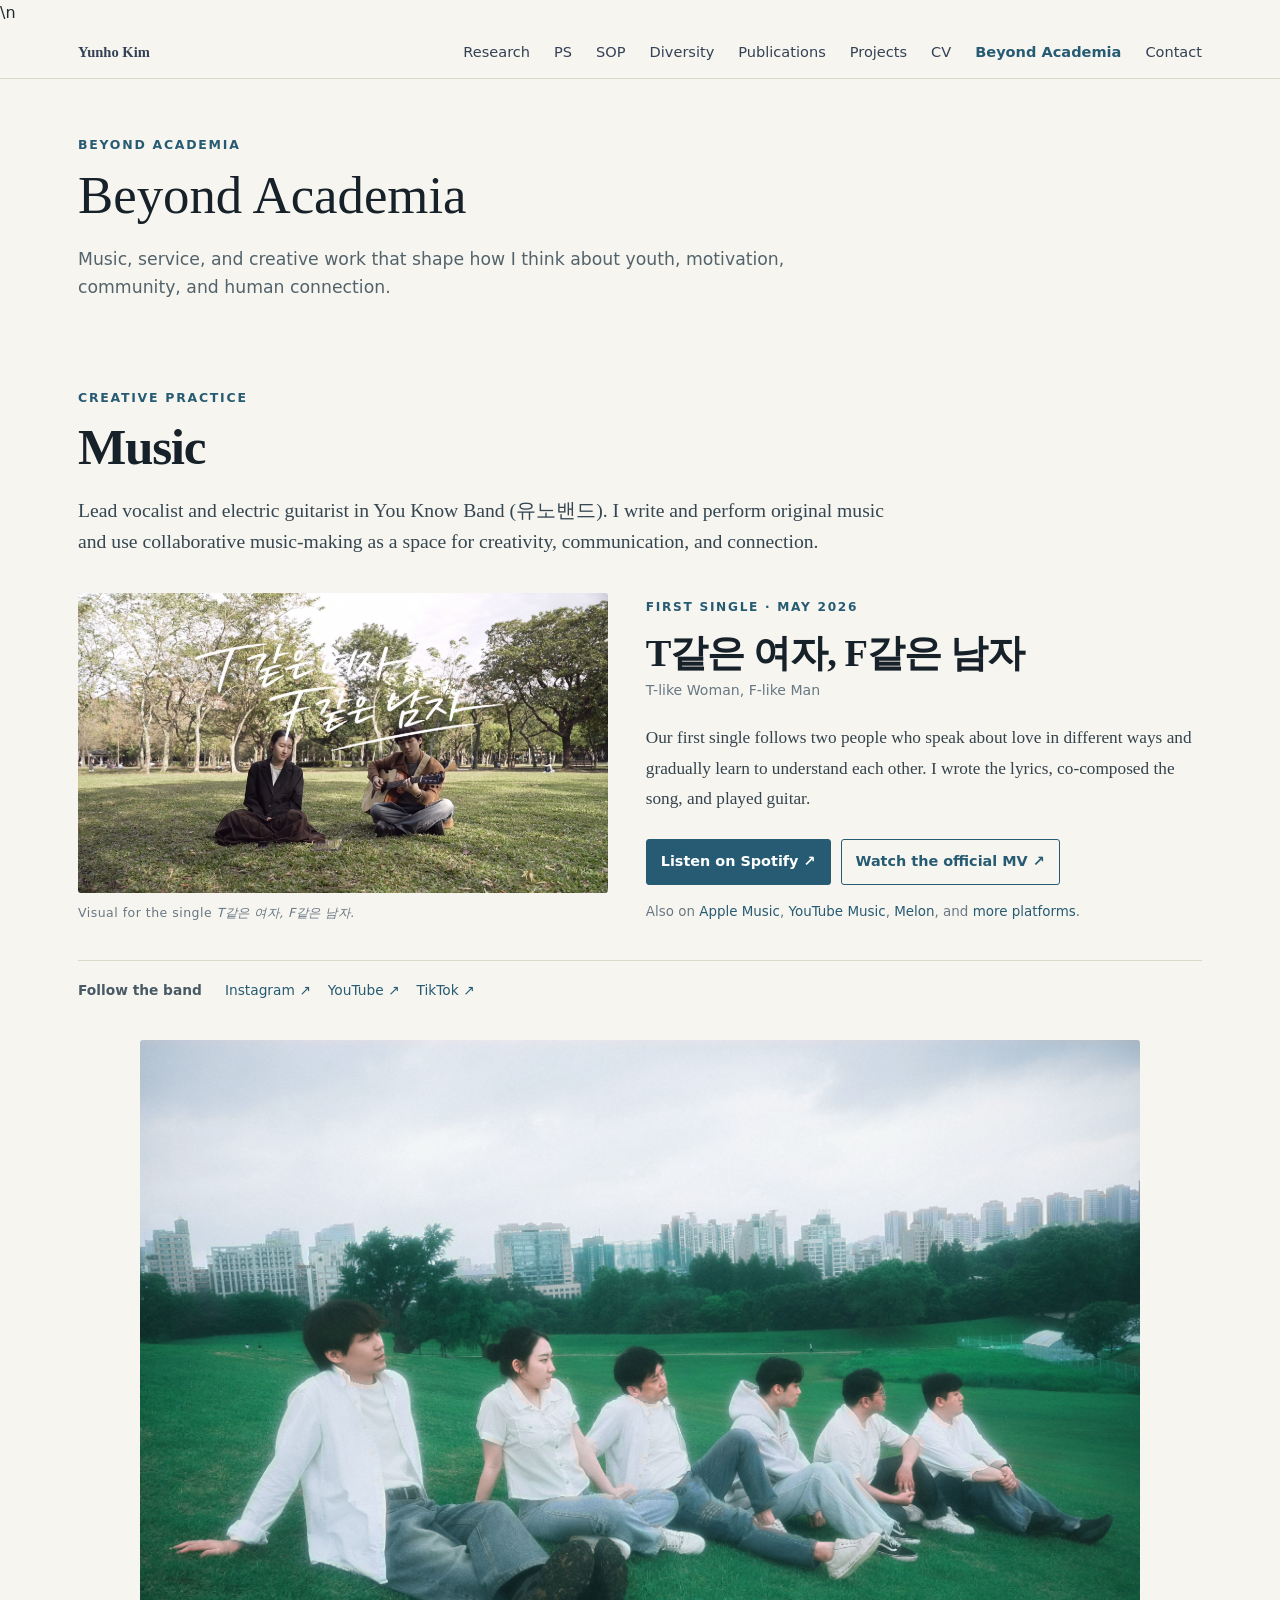
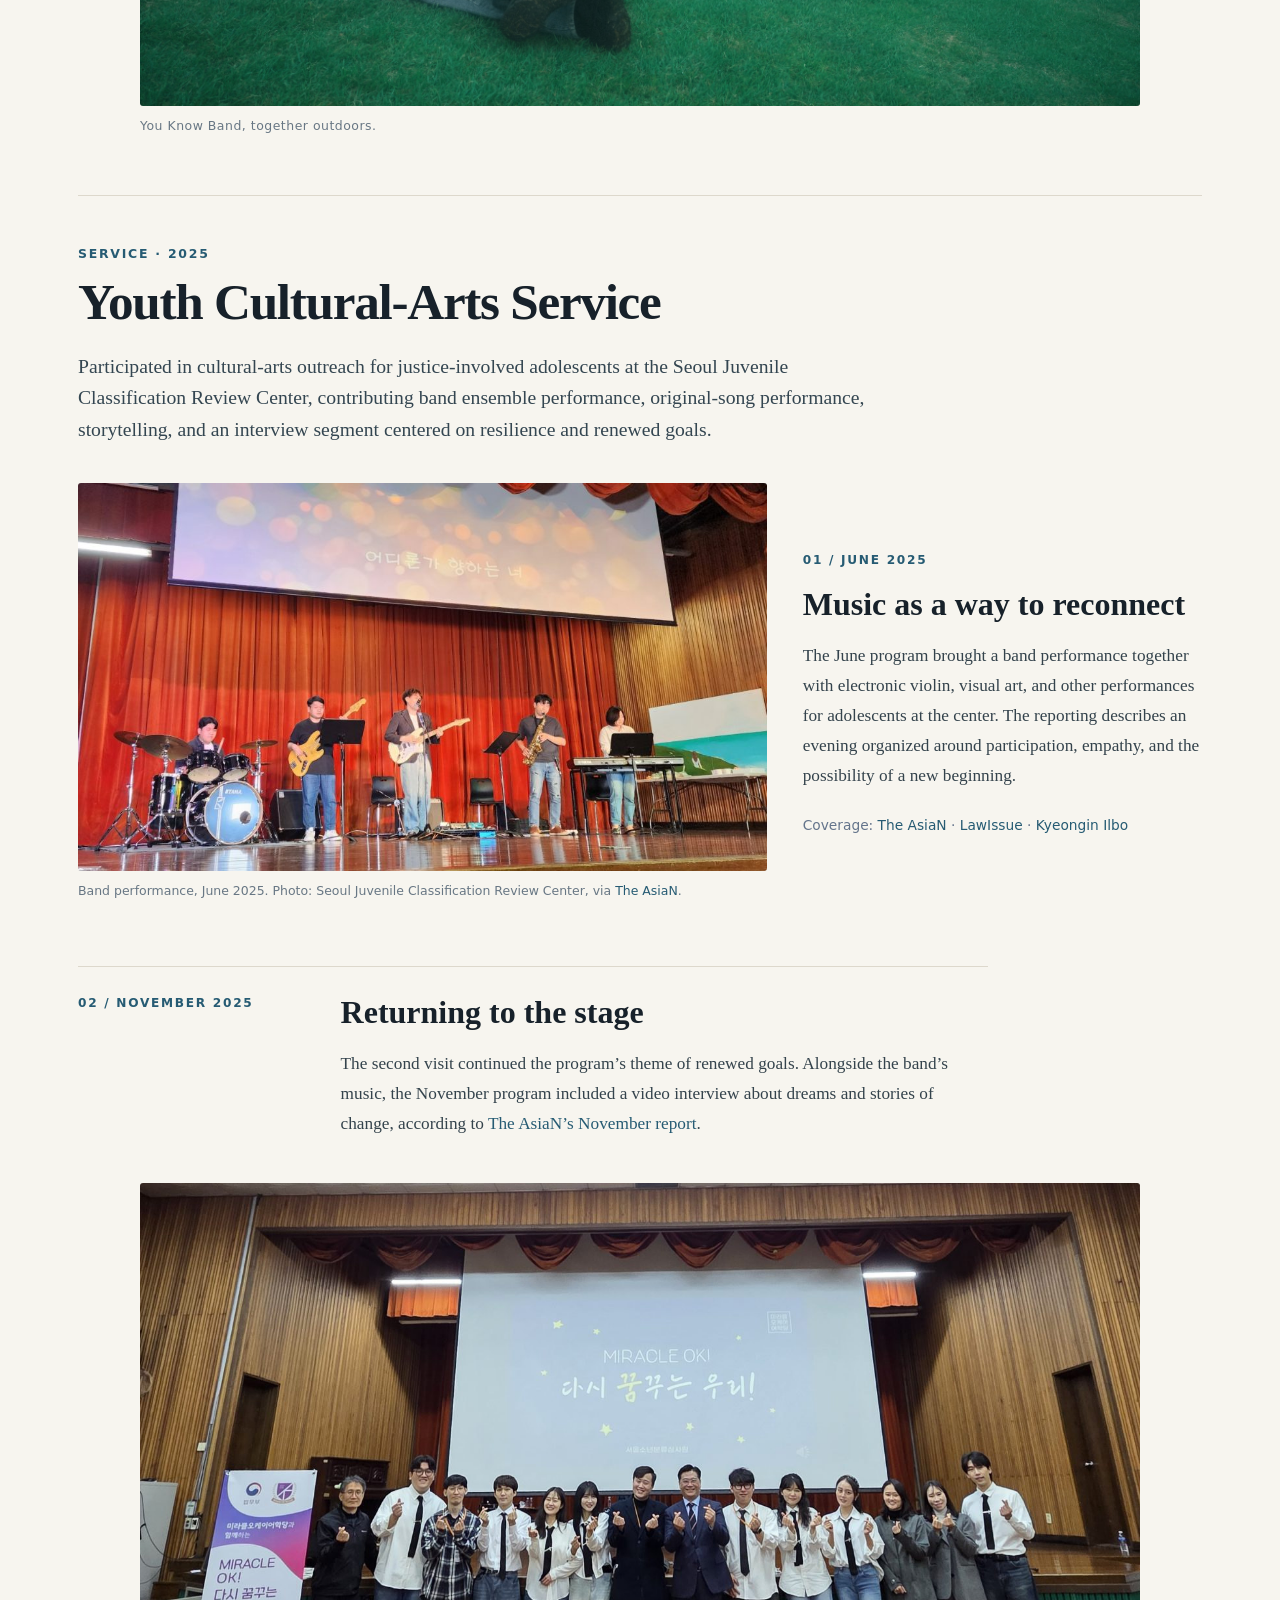
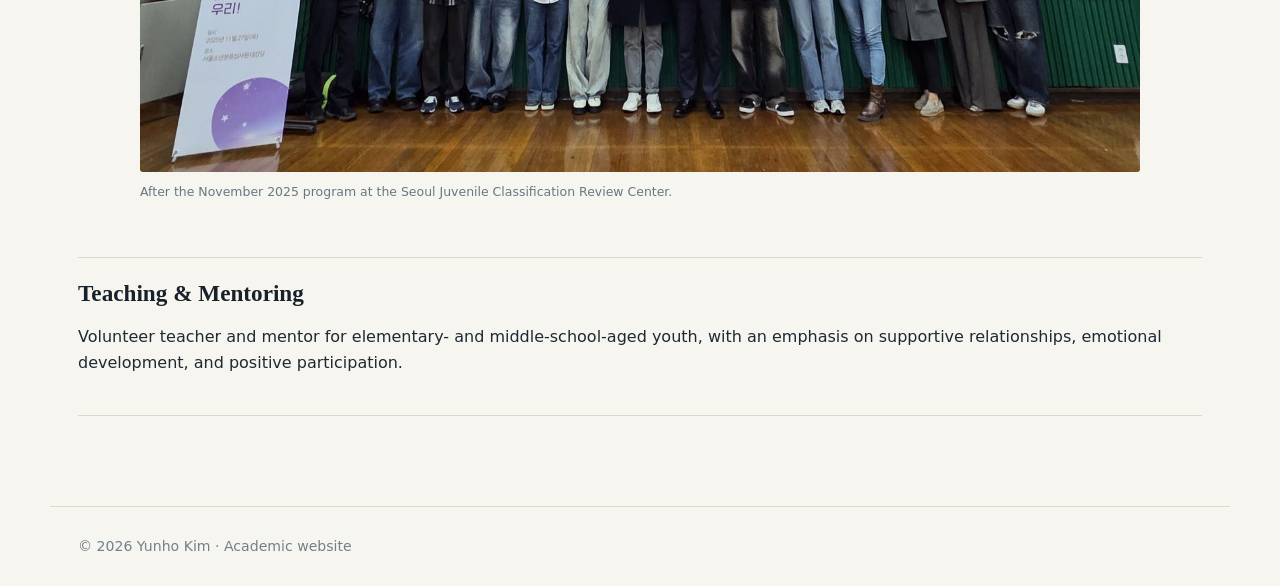
==== beyond.html @ 3fd57862 "Load site analytics" ====
<!doctype html><html lang="en"><head><meta charset="utf-8"><meta name="viewport" content="width=device-width,initial-scale=1"><title>Beyond Academia | Yunho Kim</title><meta name="description" content="Academic website of Yunho Kim: school mental health, MTSS, motivation and behavior change, youth mental health, and coaching psychology."><link rel="stylesheet" href="styles.css?v=music-photos-20260923">  <script src="analytics.js" defer></script>\n</head><body><header class="site-header"><nav class="nav"><a class="brand" href="index.html">Yunho Kim</a>
<a  href="research.html">Research</a>
<a  href="ps.html">PS</a>
<a  href="sop.html">SOP</a>
<a href="diversity.html">Diversity</a>
<a  href="publications.html">Publications</a>
<a  href="projects.html">Projects</a>
<a  href="cv.html">CV</a>
<a class="active" href="beyond.html">Beyond Academia</a>
<a  href="contact.html">Contact</a></nav></header><main><div class="page-head"><div class="eyebrow">Beyond Academia</div><h1>Beyond Academia</h1><p class="lead">Music, service, and creative work that shape how I think about youth, motivation, community, and human connection.</p></div>
<section class="item music-feature" aria-labelledby="music-feature-title">
  <div class="eyebrow">Creative practice</div><h2 id="music-feature-title">Music</h2>
  <p class="music-feature-intro">Lead vocalist and electric guitarist in You Know Band (유노밴드). I write and perform original music and use collaborative music-making as a space for creativity, communication, and connection.</p>
  <div class="music-feature-grid">
    <figure class="music-feature-cover"><img src="youknow-band-single.jpg" alt="Two You Know Band musicians outdoors with the Korean title of their first single over the image" loading="lazy" width="2048" height="1160"><figcaption>Visual for the single <em>T같은 여자, F같은 남자</em>.</figcaption></figure>
    <div class="music-feature-story"><span class="youth-feature-date">First single · May 2026</span><h3>T같은 여자, F같은 남자</h3><p class="music-feature-translation">T-like Woman, F-like Man</p><p>Our first single follows two people who speak about love in different ways and gradually learn to understand each other. I wrote the lyrics, co-composed the song, and played guitar.</p>
      <div class="music-feature-actions"><a class="music-feature-primary" href="https://open.spotify.com/track/3czsN2LvB80CGAe4Q31TVK?si=0oqZNlpUSraksKYEjO9G6g">Listen on Spotify ↗</a><a href="https://www.youtube.com/watch?v=OB9js2-HLg0">Watch the official MV ↗</a></div>
      <p class="music-feature-platforms">Also on <a href="https://music.apple.com/kr/album/t%EA%B0%99%EC%9D%80-%EC%97%AC%EC%9E%90-f%EA%B0%99%EC%9D%80-%EB%82%A8%EC%9E%90/6773282881?i=6773282883">Apple Music</a>, <a href="https://music.youtube.com/playlist?list=OLAK5uy_kI1CAmKKcVxhRyEur9yVt3pmS-QqTpM9Q&si=DfmedZluvzDBvq6c">YouTube Music</a>, <a href="https://kko.to/fwvoMTsMv1">Melon</a>, and <a href="https://linkbio.co/8052911CAYg0p">more platforms</a>.</p>
    </div>
  </div>
  <div class="music-feature-social"><span>Follow the band</span><a href="https://www.instagram.com/you_know__band?igsh=dHd5bG03aWN2YWRj&amp;utm_source=qr">Instagram ↗</a><a href="https://youtube.com/@youknow_band?si=6QXta1VEdQ7iwUAF">YouTube ↗</a><a href="https://lite.tiktok.com/t/ZS92NkoHutU3t-jazUn/">TikTok ↗</a></div>
  <figure class="music-feature-group"><img src="youknow-band-group.jpg" alt="Six You Know Band members sitting together on a grassy field" loading="lazy" width="2048" height="1365"><figcaption>You Know Band, together outdoors.</figcaption></figure>
</section>
<section class="item youth-feature" aria-labelledby="youth-feature-title">
  <div class="youth-feature-heading"><span class="eyebrow">Service · 2025</span><h2 id="youth-feature-title">Youth Cultural-Arts Service</h2></div>
  <p class="youth-feature-intro">Participated in cultural-arts outreach for justice-involved adolescents at the Seoul Juvenile Classification Review Center, contributing band ensemble performance, original-song performance, storytelling, and an interview segment centered on resilience and renewed goals.</p>
  <div class="youth-feature-grid">
    <figure class="youth-feature-photo youth-feature-photo--performance"><img src="youth-arts-june-2025.jpg" alt="Band performing on stage during the June 2025 cultural-arts program" loading="lazy" width="960" height="541"><figcaption>Band performance, June 2025. Photo: Seoul Juvenile Classification Review Center, via <a href="https://kor.theasian.asia/archives/386014">The AsiaN</a>.</figcaption></figure>
    <div class="youth-feature-copy"><span class="youth-feature-date">01 / June 2025</span><h3>Music as a way to reconnect</h3><p>The June program brought a band performance together with electronic violin, visual art, and other performances for adolescents at the center. The reporting describes an evening organized around participation, empathy, and the possibility of a new beginning.</p><p class="youth-feature-links">Coverage: <a href="https://kor.theasian.asia/archives/386014">The AsiaN</a> · <a href="https://www.lawissue.co.kr/view.php?ud=2025062011453855469a8c8bf58f_12">LawIssue</a> · <a href="https://www.kyeongin.com/article/1743770">Kyeongin Ilbo</a></p></div>
  </div>
  <div class="youth-feature-november"><span class="youth-feature-date">02 / November 2025</span><div><h3>Returning to the stage</h3><p>The second visit continued the program’s theme of renewed goals. Alongside the band’s music, the November program included a video interview about dreams and stories of change, according to <a href="https://kor.theasian.asia/archives/396157">The AsiaN’s November report</a>.</p></div></div>
  <figure class="youth-feature-photo youth-feature-photo--final"><img src="youth-arts-november-2025.jpg" alt="Cultural-arts performers and organizers standing together on the auditorium stage after the November 2025 program" loading="lazy" width="1536" height="905"><figcaption>After the November 2025 program at the Seoul Juvenile Classification Review Center.</figcaption></figure>
</section>
<div class="item"><h2>Teaching & Mentoring</h2><p>Volunteer teacher and mentor for elementary- and middle-school-aged youth, with an emphasis on supportive relationships, emotional development, and positive participation.</p></div></main><footer>© 2026 Yunho Kim · Academic website</footer></body></html>
---- styles.css ----
:root{
  --ink:#1f2933;--muted:#64748b;--paper:#f7f5ef;--card:#fffdfa;--line:#ddd8cc;
  --accent:#265b73;--accent2:#7aa6b8;--serif:Georgia,"Times New Roman",serif;
  --sans:Inter,system-ui,-apple-system,BlinkMacSystemFont,"Segoe UI",sans-serif;
}
*{box-sizing:border-box} html{scroll-behavior:smooth}
body{margin:0;background:var(--paper);color:var(--ink);font-family:var(--sans);line-height:1.65}
a{color:var(--accent);text-decoration:none} a:hover{text-decoration:underline}
.site-header{position:sticky;top:0;z-index:20;background:rgba(247,245,239,.95);backdrop-filter:blur(10px);border-bottom:1px solid var(--line)}
.nav{max-width:1180px;margin:auto;padding:14px 28px;display:flex;align-items:center;gap:24px}
.brand{font-family:var(--serif);font-weight:700;font-size:1.22rem;color:var(--ink);margin-right:auto}
.nav a{font-size:.91rem;color:#334155}.nav a.active{color:var(--accent);font-weight:700}
main{max-width:1180px;margin:auto;padding:56px 28px 90px}
.hero{display:grid;grid-template-columns:minmax(220px,30%) 1fr;gap:48px;align-items:start}
.portrait{width:100%;max-width:300px;height:auto;object-fit:contain;border-radius:3px;box-shadow:0 10px 28px rgba(33,44,55,.11);background:#d9e3e7}
.eyebrow{font-size:.78rem;letter-spacing:.14em;text-transform:uppercase;color:var(--accent);font-weight:800;margin-bottom:8px}
h1,h2,h3{font-family:var(--serif);line-height:1.2;color:#17212a}
h1{font-size:clamp(2.55rem,5vw,4.45rem);margin:0 0 8px;font-weight:500}
.subtitle{font-size:1.06rem;color:#4b5f69;margin-bottom:32px}
.meta-grid{display:grid;grid-template-columns:1fr 1fr;gap:22px 34px}
.meta h3{font-size:.84rem;font-family:var(--sans);text-transform:uppercase;letter-spacing:.08em;margin:0 0 8px;color:#51616a}
.meta p{margin:0;font-size:.98rem}
.section{margin-top:72px}.section-title{font-size:2rem;margin-bottom:24px;border-bottom:1px solid var(--line);padding-bottom:10px}
.cards{display:grid;grid-template-columns:repeat(3,1fr);gap:18px}.card{background:var(--card);border:1px solid var(--line);padding:24px;border-radius:6px;min-height:420px;display:flex;flex-direction:column;overflow:hidden}.card-media{position:relative;height:151px;margin:-24px -24px 22px;overflow:hidden;background:#e7e5df;border-bottom:1px solid var(--line)}.card-media img{display:block;width:100%;height:100%;object-fit:cover;transition:transform .35s ease}.card:hover .card-media img{transform:scale(1.035)}.card-media--grit img{object-position:center 46%}.card-media--poom img{object-position:center 52%}.card-media--petloss img{object-position:center 22%}.card-media figcaption{position:absolute;left:11px;bottom:10px;padding:4px 8px;background:rgba(20,33,42,.78);color:#fff;font:700 .69rem/1.2 var(--sans);letter-spacing:.04em}.card-media figcaption em{font-family:var(--serif);font-weight:400}.card h3{font-size:1.25rem;margin-top:7px}.card p{color:#52606a}.card>a{margin-top:auto;align-self:flex-start}.tag{font-size:.76rem;letter-spacing:.06em;text-transform:uppercase;color:var(--accent);font-weight:800}
.actions{display:flex;gap:12px;flex-wrap:wrap;margin-top:28px}.btn{display:inline-block;padding:10px 15px;border:1px solid var(--accent);border-radius:4px;font-weight:700}.btn.primary{background:var(--accent);color:white}
.page-head{max-width:800px;margin-bottom:44px}.page-head h1{font-size:3.3rem}.lead{font-size:1.08rem;color:#53636c}
.item{padding:22px 0;border-bottom:1px solid var(--line)}.item h2{font-size:1.45rem;margin:0 0 6px}.item h3{margin-bottom:6px}.small{font-size:.9rem;color:var(--muted)}
.prose{max-width:820px;font-family:var(--serif);font-size:1.08rem}.prose p{margin:0 0 1.25em}
.placeholder{padding:28px;background:#f1eee5;border-left:4px solid var(--accent2);color:#596872}
footer{max-width:1180px;margin:auto;padding:28px;border-top:1px solid var(--line);color:#72808a;font-size:.88rem}
@media(max-width:900px){.nav{overflow:auto}.hero{grid-template-columns:1fr}.portrait{max-width:330px}.meta-grid{grid-template-columns:1fr}.cards{grid-template-columns:1fr}}

/* Full CV: preserve the source document's hierarchy and make long entries readable. */
.cv-head{max-width:920px;margin-bottom:38px}.cv-contact{color:#52616a;line-height:1.9;overflow-wrap:anywhere}
.cv-document{max-width:920px}.cv-section{padding:28px 0;border-top:1px solid var(--line)}
.cv-section h2{font-size:1.55rem;margin:0 0 22px}.cv-entry{display:flex;align-items:baseline;justify-content:space-between;gap:20px;margin:23px 0 6px}
.cv-entry h3{font:inherit;font-size:1.04rem;font-weight:500;margin:0;line-height:1.45}.cv-entry h3 strong{font-weight:700}
.cv-date{font-size:.9rem;color:var(--muted);white-space:nowrap;flex:none}
.cv-detail,.cv-note,.cv-context{margin:5px 0 13px;line-height:1.7}.cv-note{margin:14px 0}.cv-context{font-size:.92rem;color:#566875}
.cv-bullet{margin:5px 0 7px 18px;position:relative;line-height:1.65}.cv-bullet::before{content:"•";position:absolute;left:-18px;color:var(--accent)}

/* Editorial reading layout for the personal statement; images can be inserted between passages later. */
.ps-article{max-width:810px;margin:0 auto;font-family:var(--serif);font-size:1.18rem;line-height:1.82;color:#27333c}
.ps-head{margin:0 0 58px;padding-bottom:30px;border-bottom:1px solid var(--line)}.ps-head h1{font-size:clamp(3.6rem,8vw,6.8rem);letter-spacing:-.055em;margin:5px 0 0}
.ps-article p{max-width:690px;margin:0 auto 1.65em}.ps-article .ps-opening{font-size:1.5rem;line-height:1.58;color:#172b36;margin-bottom:1.9em}
.ps-break{display:flex;align-items:center;gap:22px;margin:56px 0 38px;color:var(--accent);font:700 .76rem var(--sans);letter-spacing:.16em;text-transform:uppercase}
.ps-break::after{content:"";height:1px;background:var(--line);flex:1}
@media(max-width:650px){.cv-entry{display:block}.cv-date{display:block;margin-top:3px}.ps-article{font-size:1.07rem}.ps-article .ps-opening{font-size:1.28rem}.ps-head{margin-bottom:35px}}

.essay-article{max-width:790px;margin:0 auto;font-family:var(--serif);font-size:1.12rem;line-height:1.8}
.essay-head{padding-bottom:28px;margin-bottom:45px;border-bottom:1px solid var(--line)}
.essay-head h1{font-size:clamp(2.8rem,6vw,4.8rem);letter-spacing:-.035em;margin:4px 0 10px}
.essay-article p{margin:0 0 1.45em}.essay-section-title{font-size:1.55rem;margin:55px 0 20px;line-height:1.3}
.draft-status{display:inline-block!important;font:700 .78rem var(--sans);letter-spacing:.12em;text-transform:uppercase;color:#7c4a31;background:#f3e5d8;padding:6px 11px;margin:5px 0 0!important;border-radius:3px}
.diversity-article{max-width:760px}.diversity-article .essay-head{margin-bottom:50px}
@media(max-width:650px){.essay-article{font-size:1.05rem}.essay-section-title{margin-top:38px}}

.portrait-column{max-width:300px}.portrait-column .portrait{display:block}
.hero-mission{margin:21px 0 0;padding:2px 0 2px 14px;border-left:2px solid var(--accent2)}
.hero-motto{font:italic 1.48rem/1.28 var(--serif);color:#203746;margin:0 0 9px}
.hero-motto-caption{font-size:.86rem;line-height:1.5;color:#526875;margin:0}
@media(max-width:900px){.portrait-column{max-width:330px}}

.diversity-figure{margin:0}.diversity-figure img{display:block;width:100%;height:auto;border-radius:3px}
.diversity-figure figcaption{font:500 .78rem/1.5 var(--sans);letter-spacing:.045em;color:#657784;margin-top:9px}
.diversity-figure--side{float:right;width:min(43%,305px);margin:4px 0 22px 30px}
.diversity-figure--wide{clear:both;margin:34px 0 42px}.diversity-figure--current{margin-top:45px}
@media(max-width:650px){.diversity-figure--side{float:none;width:100%;max-width:410px;margin:25px auto 32px}.diversity-figure--wide{margin:28px 0 36px}}

/* Photo essay for the cultural-arts visits. */
.youth-feature{padding:44px 0 56px}.youth-feature-heading h2{font-size:clamp(2rem,4vw,3.35rem);margin:5px 0 18px;letter-spacing:-.025em}
.youth-feature-intro{font:1.23rem/1.6 var(--serif);max-width:810px;margin:0 0 38px;color:#344651}
.youth-feature-grid{display:grid;grid-template-columns:minmax(0,1.38fr) minmax(260px,.8fr);gap:36px;align-items:center}
.youth-feature-photo{margin:0}.youth-feature-photo img{display:block;width:100%;height:auto;border-radius:3px}
.youth-feature-photo figcaption{color:#687784;font-size:.78rem;line-height:1.55;margin-top:10px}
.youth-feature-date{font-size:.76rem;letter-spacing:.14em;text-transform:uppercase;font-weight:800;color:var(--accent)}
.youth-feature-copy h3,.youth-feature-november h3{font-size:clamp(1.5rem,2.5vw,2.15rem);margin:12px 0 18px}
.youth-feature-copy p,.youth-feature-november p{font:1.08rem/1.73 var(--serif);color:#34434c;margin:0 0 16px}
.youth-feature-copy .youth-feature-links{font:.86rem/1.75 var(--sans);color:#64748b;margin:23px 0 0}
.youth-feature-november{display:grid;grid-template-columns:minmax(150px,.35fr) minmax(0,1fr);gap:36px;max-width:910px;margin:65px 0 28px;padding-top:26px;border-top:1px solid var(--line)}
.youth-feature-november h3{margin-top:0}.youth-feature-photo--final{max-width:1000px;margin:0 auto}
@media(max-width:750px){.youth-feature-grid,.youth-feature-november{grid-template-columns:1fr;gap:20px}.youth-feature-grid{gap:28px}.youth-feature-november{margin-top:43px}.youth-feature-intro{font-size:1.1rem}}

/* Music release and listening links. */
.music-feature{padding:42px 0 58px}.music-feature h2{font-size:clamp(2rem,4vw,3.35rem);letter-spacing:-.025em;margin:5px 0 17px}
.music-feature-intro{font:1.23rem/1.6 var(--serif);color:#344651;max-width:810px;margin:0 0 35px}
.music-feature-grid{display:grid;grid-template-columns:minmax(0,1fr) minmax(0,1.05fr);gap:38px;align-items:center}
.music-feature-cover{margin:0;max-width:540px}.music-feature-cover img{display:block;width:100%;height:auto;border-radius:3px}
.music-feature-cover figcaption,.music-feature-group figcaption{font-size:.78rem;color:#687784;letter-spacing:.04em;margin-top:10px}
.music-feature-story h3{font-size:clamp(1.65rem,3vw,2.45rem);letter-spacing:-.025em;margin:11px 0 3px;overflow-wrap:anywhere}
.music-feature-translation{font-size:.88rem;color:#677884;margin:0 0 21px!important}
.music-feature-story>p:not(.music-feature-translation):not(.music-feature-platforms){font:1.08rem/1.75 var(--serif);max-width:570px;margin:0 0 25px;color:#34434c}
.music-feature-actions{display:flex;flex-wrap:wrap;gap:10px}.music-feature-actions a{display:inline-block;padding:10px 14px;border:1px solid var(--accent);border-radius:3px;font-size:.9rem;font-weight:700}
.music-feature-actions .music-feature-primary{background:var(--accent);color:white}
.music-feature-platforms{font-size:.84rem;color:#697985;line-height:1.8;margin:15px 0 0}
.music-feature-social{display:flex;align-items:center;gap:17px;flex-wrap:wrap;margin-top:36px;padding-top:18px;border-top:1px solid var(--line);font-size:.86rem}
.music-feature-social span{font-weight:700;color:#485a65;margin-right:6px}
.music-feature-group{max-width:1000px;margin:38px auto 0}.music-feature-group img{display:block;width:100%;height:auto;border-radius:3px}
@media(max-width:750px){.music-feature-grid{grid-template-columns:1fr;gap:25px}.music-feature-cover{max-width:540px}.music-feature-intro{font-size:1.1rem}.music-feature-group{margin-top:30px}}

/* Poom Family project: a data-rich, photo-led magazine spread. */
.poom-feature{padding:16px 0 78px;--poom-terracotta:#b66b4d;--poom-sage:#6d938d;--poom-plum:#766080;--poom-ink:#29434d;--poom-soft:#f0ebe2}.poom-feature h2{font-size:clamp(2.35rem,5.1vw,4.6rem);letter-spacing:-.045em;max-width:1050px;margin:8px 0 19px}.poom-deck{font:1.34rem/1.62 var(--serif);color:#344651;max-width:890px;margin:0 0 47px}.poom-number{font:.72rem/1.5 var(--sans);font-weight:800;letter-spacing:.15em;text-transform:uppercase;color:var(--accent)}
.poom-copy{max-width:690px}.poom-copy p{font:1.08rem/1.79 var(--serif);color:#34434c;margin:0 0 18px}.poom-copy h3{font-size:clamp(1.65rem,2.7vw,2.35rem);letter-spacing:-.025em;margin:10px 0 19px}.poom-copy strong{color:var(--poom-ink)}
.poom-photo{margin:0}.poom-photo img{display:block;width:100%;height:auto;border-radius:4px;box-shadow:0 10px 26px rgba(33,44,55,.09)}.poom-photo figcaption{font:.77rem/1.55 var(--sans);letter-spacing:.025em;color:#657784;margin-top:10px}.poom-photo figcaption em{font-family:var(--serif)}
.poom-lede-grid{display:grid;grid-template-columns:minmax(250px,.88fr) minmax(0,1.12fr);gap:52px;align-items:center;max-width:1060px;margin:0 auto 53px}.poom-photo--cover{max-width:470px}.poom-photo--cover img{aspect-ratio:3/4;object-fit:cover;object-position:center}.poom-lede-grid .poom-copy{padding-top:5px}
.poom-stat-strip{position:relative;display:grid;grid-template-columns:repeat(2,minmax(0,1fr));gap:1px;background:var(--poom-ink);max-width:1080px;margin:0 auto 50px;border:1px solid var(--poom-ink)}.poom-stat-strip>.poom-stat{background:var(--card);padding:29px 36px;min-height:177px}.poom-stat-strip>.poom-stat:nth-child(odd){padding-right:110px}.poom-stat-strip>.poom-stat:nth-child(even){padding-left:110px}.poom-stat-strip .poom-stat strong{display:block;font:500 clamp(2.7rem,4vw,3.7rem)/1 var(--serif);color:var(--poom-terracotta);margin-bottom:12px}.poom-stat-strip .poom-stat span{display:block;font:.96rem/1.45 var(--sans);color:#51646d}.poom-stat-strip>.poom-coaching-badge{position:absolute;z-index:1;top:50%;left:50%;transform:translate(-50%,-50%);display:flex;flex-direction:column;justify-content:center;align-items:center;width:152px;height:152px;padding:19px;border:5px solid var(--card);outline:1px solid var(--poom-ink);border-radius:50%;background:var(--poom-ink);text-align:center;box-shadow:0 6px 20px rgba(27,49,55,.16)}.poom-stat-strip .poom-coaching-badge strong{font:500 2.8rem/1 var(--serif);color:#f5d7c3;margin-bottom:8px}.poom-stat-strip .poom-coaching-badge span{font:700 .78rem/1.28 var(--sans);letter-spacing:.03em;color:#fff}
.poom-brief-grid{display:grid;grid-template-columns:minmax(0,1fr) minmax(0,1fr);gap:20px;max-width:1080px;margin:0 auto 56px}.poom-brief-card{background:var(--card);border:1px solid var(--line);padding:29px 30px 31px}.poom-brief-card--accent{background:var(--poom-soft);border-color:#e4d9c8}.poom-brief-card h3{font-size:clamp(1.65rem,2.8vw,2.35rem);margin:9px 0 21px;letter-spacing:-.025em}.poom-facts{margin:0}.poom-facts div{display:grid;grid-template-columns:92px 1fr;gap:18px;padding:11px 0;border-top:1px solid var(--line)}.poom-facts div:first-child{border-top:0;padding-top:0}.poom-facts dt{font:700 .76rem/1.45 var(--sans);letter-spacing:.08em;text-transform:uppercase;color:var(--poom-terracotta)}.poom-facts dd{font:1rem/1.55 var(--sans);color:#43545d;margin:0}.poom-network{font:.82rem/1.55 var(--sans);color:#64757d;margin:21px 0 0;padding-top:17px;border-top:1px solid var(--line)}.poom-network strong{color:var(--poom-ink)}.poom-model{display:grid;gap:17px}.poom-model>div{display:grid;grid-template-columns:34px 102px 1fr;align-items:baseline;gap:13px;padding-bottom:13px;border-bottom:1px solid rgba(88,78,67,.18)}.poom-model b{font:700 .72rem var(--sans);letter-spacing:.08em;color:var(--poom-terracotta)}.poom-model strong{font:1rem var(--sans);color:var(--poom-ink)}.poom-model span{font:.9rem/1.45 var(--sans);color:#566871}
.poom-pull{font:italic clamp(1.7rem,3.15vw,2.65rem)/1.3 var(--serif);color:#245066;max-width:870px;margin:40px auto 66px;padding:12px 0 12px 27px;border-left:3px solid var(--accent2)}
.poom-story-grid,.poom-field-grid,.poom-closing-grid{display:grid;grid-template-columns:minmax(0,.92fr) minmax(0,1.08fr);gap:53px;align-items:center;max-width:1080px;margin:0 auto 72px}.poom-story-grid .poom-photo{max-width:430px}.poom-story-grid .poom-copy,.poom-field-grid .poom-copy,.poom-closing-grid .poom-copy{max-width:640px}.poom-field-grid{grid-template-columns:minmax(0,1.06fr) minmax(0,.94fr);margin-bottom:76px}.poom-field-grid .poom-photo{max-width:430px;justify-self:end}.poom-closing-grid{margin-bottom:39px}.poom-closing-grid .poom-photo--team{max-width:600px;justify-self:end}.poom-photo--team img{aspect-ratio:1.72;object-fit:cover;object-position:center bottom}
.poom-demographic-grid{display:grid;grid-template-columns:minmax(0,1fr) minmax(0,1fr);gap:20px;max-width:1080px;margin:0 auto 70px}.poom-chart-card{background:var(--card);border:1px solid var(--line);padding:28px 29px 29px;min-height:370px}.poom-chart-card h3,.poom-outcome-card h3{font-size:clamp(1.6rem,2.7vw,2.25rem);letter-spacing:-.025em;margin:8px 0 7px}.poom-chart-note{font:.81rem/1.55 var(--sans);color:#6a7880;margin:0 0 24px}.poom-grade-chart{display:grid;grid-template-columns:170px 1fr;gap:25px;align-items:center}.poom-donut{width:166px;height:166px;border-radius:50%;background:conic-gradient(var(--poom-terracotta) 0 34%,var(--poom-sage) 34% 72%,var(--poom-plum) 72% 100%);display:grid;place-items:center;position:relative}.poom-donut::after{content:"";position:absolute;inset:23px;border-radius:50%;background:var(--card)}.poom-donut span{position:relative;z-index:1;font:500 2.05rem/1 var(--serif);color:var(--poom-ink);text-align:center}.poom-donut small{display:block;font:.68rem/1.4 var(--sans);letter-spacing:.06em;text-transform:uppercase;color:#718087;margin-top:4px}.poom-legend{list-style:none;margin:0;padding:0;display:grid;gap:13px}.poom-legend li{display:grid;grid-template-columns:13px 1fr auto;gap:8px;align-items:center;font:.86rem/1.4 var(--sans);color:#53646c}.poom-legend b{font-size:.82rem;color:var(--poom-ink)}.poom-swatch{width:11px;height:11px;border-radius:50%;display:block}.poom-swatch--terracotta{background:var(--poom-terracotta)}.poom-swatch--sage{background:var(--poom-sage)}.poom-swatch--plum{background:var(--poom-plum)}
.poom-bars{display:grid;gap:16px;margin-top:29px}.poom-bars>div{display:grid;grid-template-columns:120px 1fr;gap:14px;align-items:center}.poom-bars span{font:.86rem/1.3 var(--sans);color:#53646c}.poom-bars b{display:flex;justify-content:flex-end;align-items:center;width:100%;min-height:30px;padding:4px 10px;border-radius:2px;background:linear-gradient(to right,var(--poom-sage) 0 var(--bar),#e7ece9 var(--bar) 100%);font:700 .82rem var(--sans);color:#fff;letter-spacing:.03em}
.poom-outcome-grid{display:grid;grid-template-columns:minmax(0,1.25fr) minmax(225px,.75fr);gap:33px;align-items:start;max-width:1080px;margin:0 auto 60px}.poom-outcome-card{background:var(--poom-soft);border:1px solid #e4d9c8;padding:29px 30px 25px}.poom-outcomes{display:grid;gap:22px;margin-top:29px}.poom-outcome-row{display:grid;grid-template-columns:190px 1fr;gap:18px;align-items:center}.poom-outcome-label{display:flex;align-items:baseline;justify-content:space-between;gap:8px;font:.9rem/1.3 var(--sans);color:#43545d}.poom-outcome-label b{font:700 .82rem var(--sans);color:var(--poom-terracotta);white-space:nowrap}.poom-compare{display:grid;gap:6px}.poom-compare span{display:flex;justify-content:flex-end;align-items:center;width:var(--value);min-width:95px;height:27px;padding:2px 9px;border-radius:2px;background:#aebfc0;color:#233d45}.poom-compare .poom-after{background:var(--poom-plum);color:#fff}.poom-compare em{font:700 .71rem var(--sans);font-style:normal;white-space:nowrap}.poom-outcome-key{display:flex;gap:18px;flex-wrap:wrap;margin:25px 0 0 208px;font:.75rem var(--sans);color:#68777e}.poom-outcome-key span{display:inline-flex;align-items:center;gap:6px}.poom-key-dot{width:10px;height:10px;border-radius:2px;background:#aebfc0}.poom-key-dot--after{background:var(--poom-plum)}.poom-photo--reflection{max-width:355px;justify-self:end}.poom-photo--reflection img{aspect-ratio:3/4;object-fit:cover;object-position:center}
.poom-result-band{display:grid;grid-template-columns:minmax(210px,.55fr) minmax(0,1.45fr);gap:43px;align-items:center;max-width:1080px;margin:0 auto 72px;padding:28px 31px;background:var(--poom-ink);color:#f8f5ee}.poom-result-band .poom-number{color:#c9ddd8}.poom-result-band strong{display:block;font:500 clamp(3.5rem,7vw,5.8rem)/.92 var(--serif);color:#e4a27e;margin:8px 0 13px}.poom-result-band p{font:.92rem/1.55 var(--sans);color:#d8e0de;margin:0}.poom-result-copy h3{font-size:clamp(1.55rem,2.6vw,2.25rem);color:#f8f5ee;margin:0 0 13px}.poom-result-copy p{font:1.06rem/1.75 var(--serif);color:#e5ebe8;margin:0}.poom-photo--final{max-width:1080px;margin:0 auto}.poom-photo--final img{aspect-ratio:1.96;object-fit:cover;object-position:center}
@media(max-width:850px){.poom-lede-grid,.poom-story-grid,.poom-field-grid,.poom-closing-grid{grid-template-columns:1fr;gap:27px}.poom-lede-grid{max-width:650px}.poom-photo--cover{max-width:420px}.poom-story-grid .poom-photo,.poom-field-grid .poom-photo,.poom-closing-grid .poom-photo--team{max-width:500px;justify-self:start}.poom-demographic-grid,.poom-outcome-grid{grid-template-columns:1fr}.poom-photo--reflection{justify-self:start;max-width:330px}.poom-result-band{grid-template-columns:1fr;gap:24px}.poom-outcome-key{margin-left:0}}
@media(max-width:680px){.poom-feature{padding-top:4px}.poom-deck{font-size:1.13rem;margin-bottom:33px}.poom-stat-strip{margin-bottom:96px}.poom-stat-strip>.poom-stat{min-height:139px;padding:18px 16px!important}.poom-stat-strip .poom-stat strong{font-size:2.15rem;margin-bottom:8px}.poom-stat-strip .poom-stat span{font-size:.77rem}.poom-stat-strip>.poom-coaching-badge{top:100%;width:116px;height:116px;padding:12px;border-width:4px;transform:translate(-50%,-36%)}.poom-stat-strip .poom-coaching-badge strong{font-size:2.12rem;margin-bottom:5px}.poom-stat-strip .poom-coaching-badge span{font-size:.68rem}.poom-brief-grid,.poom-demographic-grid{grid-template-columns:1fr}.poom-brief-card,.poom-chart-card,.poom-outcome-card{padding:23px 20px}.poom-facts div{grid-template-columns:78px 1fr;gap:12px}.poom-model>div{grid-template-columns:30px 87px 1fr;gap:9px}.poom-pull{margin:35px 0 50px;font-size:1.72rem;padding-left:19px}.poom-story-grid,.poom-field-grid,.poom-closing-grid{margin-bottom:52px}.poom-grade-chart{grid-template-columns:1fr;justify-items:start}.poom-donut{width:145px;height:145px}.poom-outcome-row{grid-template-columns:1fr;gap:8px}.poom-outcome-label{justify-content:flex-start;gap:20px}.poom-compare span{min-width:90px}.poom-result-band{padding:24px 21px;margin-bottom:52px}.poom-photo--final img{aspect-ratio:auto}}

/* Readable abstracts for publications and scholarly materials. */
.publication-entry{max-width:900px;padding:30px 0 36px}.publication-entry h2{font-size:1.65rem;margin-bottom:14px}.publication-entry--petloss{max-width:1040px}.publication-product-grid{display:grid;grid-template-columns:minmax(190px,.38fr) minmax(0,1fr);gap:38px;align-items:start}.publication-product-visual{margin:0;max-width:320px}.publication-product-visual img{display:block;width:100%;aspect-ratio:3/4;object-fit:cover;object-position:center 18%;border-radius:4px;box-shadow:0 12px 28px rgba(33,44,55,.12)}.publication-product-visual figcaption{font:.77rem/1.5 var(--sans);color:#657784;margin-top:10px}.publication-product-copy{min-width:0}.publication-product-copy h2{margin-top:0}
.publication-entry>p{margin:9px 0 0}.publication-summary{margin:25px 0 20px;padding:20px 25px;background:var(--card);border-left:3px solid var(--accent2)}
.publication-summary h3{font:800 .75rem/1.5 var(--sans);color:var(--accent);text-transform:uppercase;letter-spacing:.13em;margin:0 0 11px}
.publication-summary p{font:1.06rem/1.78 var(--serif);color:#34434c;margin:0}.publication-entry .publication-links{font-size:.9rem;font-weight:650;margin:18px 0}
@media(max-width:650px){.publication-summary{padding:18px}.publication-summary p{font-size:1rem}.publication-product-grid{grid-template-columns:1fr;gap:24px}.publication-product-visual{max-width:300px}}

/* Conference presentation photo essay. */
.conference-feature{padding:50px 0 65px}.conference-feature>h2{font-size:clamp(2.1rem,4.5vw,3.7rem);letter-spacing:-.035em;max-width:880px;margin:5px 0 19px}
.conference-deck{font:1.24rem/1.62 var(--serif);color:#344651;max-width:800px;margin:0 0 35px}
.conference-photo{margin:0 0 47px}.conference-photo img{display:block;width:100%;height:auto;border-radius:3px}.conference-photo figcaption{font:.79rem/1.5 var(--sans);color:#657784;margin:11px 0 0}
.conference-columns{display:grid;grid-template-columns:repeat(2,minmax(0,1fr));gap:65px;max-width:1010px;margin:0 auto 31px}
.conference-chapter{font:.75rem var(--sans);font-weight:800;text-transform:uppercase;letter-spacing:.14em;color:var(--accent)}
.conference-columns h3{font-size:clamp(1.5rem,2.8vw,2.15rem);margin:11px 0 17px}.conference-columns p,.conference-ending{font:1.08rem/1.77 var(--serif);color:#34434c;margin:0}
.conference-ending{max-width:890px;margin:0 auto;padding:23px 0 0;border-top:1px solid var(--line)}.conference-ending a{font:.9rem var(--sans);font-weight:700;white-space:nowrap}
@media(max-width:750px){.conference-feature{padding:35px 0 48px}.conference-deck{font-size:1.12rem}.conference-photo{margin-bottom:33px}.conference-columns{grid-template-columns:1fr;gap:28px}.conference-ending a{white-space:normal}}

/* Hwanggok classroom feature: story, activity, and original teaching materials. */
.hwanggok-feature{padding:51px 0 70px}.hwanggok-feature>h2{font-size:clamp(2.45rem,5vw,4.6rem);letter-spacing:-.04em;margin:5px 0 19px}
.hwanggok-deck{font:1.25rem/1.65 var(--serif);color:#344651;max-width:875px;margin:0 0 38px}
.hwanggok-photo{margin:0}.hwanggok-photo img{display:block;width:100%;height:auto;border-radius:3px}.hwanggok-photo figcaption{font:.78rem/1.5 var(--sans);letter-spacing:.025em;color:#657784;margin:10px 0 0}
.hwanggok-photo--hero{margin-bottom:61px}.hwanggok-photo--hero img{aspect-ratio:2.25;object-fit:cover;object-position:center}
.hwanggok-opening,.hwanggok-closing{display:grid;grid-template-columns:minmax(0,.86fr) minmax(0,1fr);gap:49px;align-items:center;margin:0 0 64px}
.hwanggok-copy h3,.hwanggok-materials-head h3{font-size:clamp(1.7rem,3vw,2.45rem);margin:9px 0 18px}.hwanggok-copy p,.hwanggok-materials-head p{font:1.1rem/1.75 var(--serif);color:#34434c;margin:0}
.hwanggok-label{font:.76rem/1.5 var(--sans);font-weight:800;letter-spacing:.14em;text-transform:uppercase;color:var(--accent)}
.hwanggok-steps{display:grid;grid-template-columns:repeat(2,minmax(0,1fr));gap:36px 65px;max-width:1030px;margin:0 auto 71px;padding:37px 0;border-top:1px solid var(--line);border-bottom:1px solid var(--line)}
.hwanggok-steps h3{font-size:1.58rem;margin:9px 0 14px}.hwanggok-steps p{font:1.04rem/1.72 var(--serif);color:#34434c;margin:0}
.hwanggok-materials{margin:0 0 65px}.hwanggok-materials-head{max-width:720px;margin:0 0 28px}.hwanggok-material-grid{display:grid;grid-template-columns:.74fr 1fr 1fr;gap:21px;align-items:start}
.hwanggok-materials-head{max-width:880px}.hwanggok-materials-head .hwanggok-method{border-left:3px solid var(--accent2);padding:5px 0 5px 19px;margin:0 0 19px}
.hwanggok-material-grid .hwanggok-photo{min-width:0}.hwanggok-material-grid a{display:block;background:#eeeae1}.hwanggok-material-grid img{width:100%;height:300px;object-fit:contain}.hwanggok-material-grid a:hover img{opacity:.9}
.hwanggok-closing{grid-template-columns:minmax(0,.78fr) minmax(0,1fr);margin:0}.hwanggok-photo--activity{max-width:640px}
@media(max-width:750px){.hwanggok-feature{padding:38px 0 52px}.hwanggok-deck{font-size:1.12rem}.hwanggok-photo--hero{margin-bottom:41px}.hwanggok-opening,.hwanggok-closing,.hwanggok-steps{grid-template-columns:1fr;gap:24px}.hwanggok-opening,.hwanggok-closing{margin-bottom:44px}.hwanggok-steps{margin-bottom:45px;padding:27px 0}.hwanggok-material-grid{grid-template-columns:repeat(2,minmax(0,1fr));gap:18px}.hwanggok-material-grid .hwanggok-photo--badge{grid-column:span 2;max-width:260px}.hwanggok-material-grid img{height:200px}.hwanggok-material-grid .hwanggok-photo--badge img{height:260px}.hwanggok-materials{margin-bottom:40px}}

/* Pet Loss project: a reflective, photo-led project column. */
.petloss-feature{padding:50px 0 72px}.petloss-feature>h2{font-size:clamp(2.45rem,5vw,4.55rem);letter-spacing:-.045em;max-width:900px;margin:6px 0 19px}
.petloss-deck{font:1.3rem/1.62 var(--serif);color:#344651;max-width:830px;margin:0 0 42px}.petloss-label{font:.75rem/1.5 var(--sans);font-weight:800;letter-spacing:.14em;text-transform:uppercase;color:var(--accent)}
.petloss-photo{margin:0}.petloss-photo img{display:block;width:100%;height:auto;border-radius:3px}.petloss-photo figcaption{font:.78rem/1.55 var(--sans);letter-spacing:.02em;color:#657784;margin-top:10px}.petloss-photo figcaption a{font-weight:700}
.petloss-hero{display:grid;grid-template-columns:minmax(240px,.72fr) minmax(0,1.12fr);gap:52px;align-items:center;margin-bottom:52px}.petloss-photo--portrait{max-width:430px}.petloss-photo--portrait img{max-height:610px;object-fit:cover;object-position:center top}
.petloss-copy{max-width:700px}.petloss-copy h3{font-size:clamp(1.7rem,3vw,2.45rem);margin:10px 0 18px}.petloss-copy p{font:1.08rem/1.78 var(--serif);color:#34434c;margin:0 0 18px}.petloss-links{font:.88rem/1.7 var(--sans)!important;color:#637581!important;margin-top:21px!important}.petloss-links a{white-space:nowrap}
.petloss-pull{font:italic clamp(1.65rem,3.2vw,2.65rem)/1.3 var(--serif);color:#4a345f;max-width:900px;margin:30px auto 64px;padding:14px 0 14px 25px;border-left:3px solid #a794bb}
.petloss-story{display:grid;grid-template-columns:minmax(175px,.38fr) minmax(0,1fr);gap:49px;max-width:1000px;margin:0 auto 68px;align-items:center}.petloss-photo--article{max-width:330px}.petloss-photo--article img{max-height:590px;object-fit:cover;object-position:top}
.petloss-program{display:grid;grid-template-columns:minmax(0,.78fr) minmax(0,1.22fr);gap:46px;align-items:center;margin-bottom:48px}.petloss-photo--wide img{aspect-ratio:4/3;object-fit:cover}.petloss-gallery{display:grid;grid-template-columns:1.05fr 1fr .72fr;gap:21px;align-items:start;margin:0 0 72px}.petloss-gallery img{height:350px;object-fit:cover}.petloss-gallery .petloss-photo--tall img{height:430px;object-position:center 35%}
.petloss-presentation{display:grid;grid-template-columns:minmax(230px,.7fr) minmax(0,1.1fr);gap:50px;align-items:center;max-width:1000px;margin:0 auto 58px}.petloss-presentation>figure{max-width:430px}.petloss-button{display:inline-block;padding:9px 13px;border:1px solid var(--accent);border-radius:3px;font-weight:700}.petloss-photo--team{max-width:1040px;margin:0 auto}.petloss-photo--team img{aspect-ratio:4/3;object-fit:cover}
@media(max-width:750px){.petloss-feature{padding:38px 0 52px}.petloss-deck{font-size:1.12rem}.petloss-hero,.petloss-story,.petloss-program,.petloss-presentation{grid-template-columns:1fr;gap:25px;margin-bottom:43px}.petloss-photo--portrait,.petloss-photo--article,.petloss-presentation>figure{max-width:420px}.petloss-photo--portrait img{max-height:none}.petloss-pull{font-size:1.72rem;margin:32px 0 47px}.petloss-gallery{grid-template-columns:1fr 1fr;gap:18px;margin-bottom:45px}.petloss-gallery .petloss-photo--tall{grid-column:span 2;max-width:300px}.petloss-gallery img,.petloss-gallery .petloss-photo--tall img{height:250px}.petloss-gallery .petloss-photo--tall img{height:360px}}
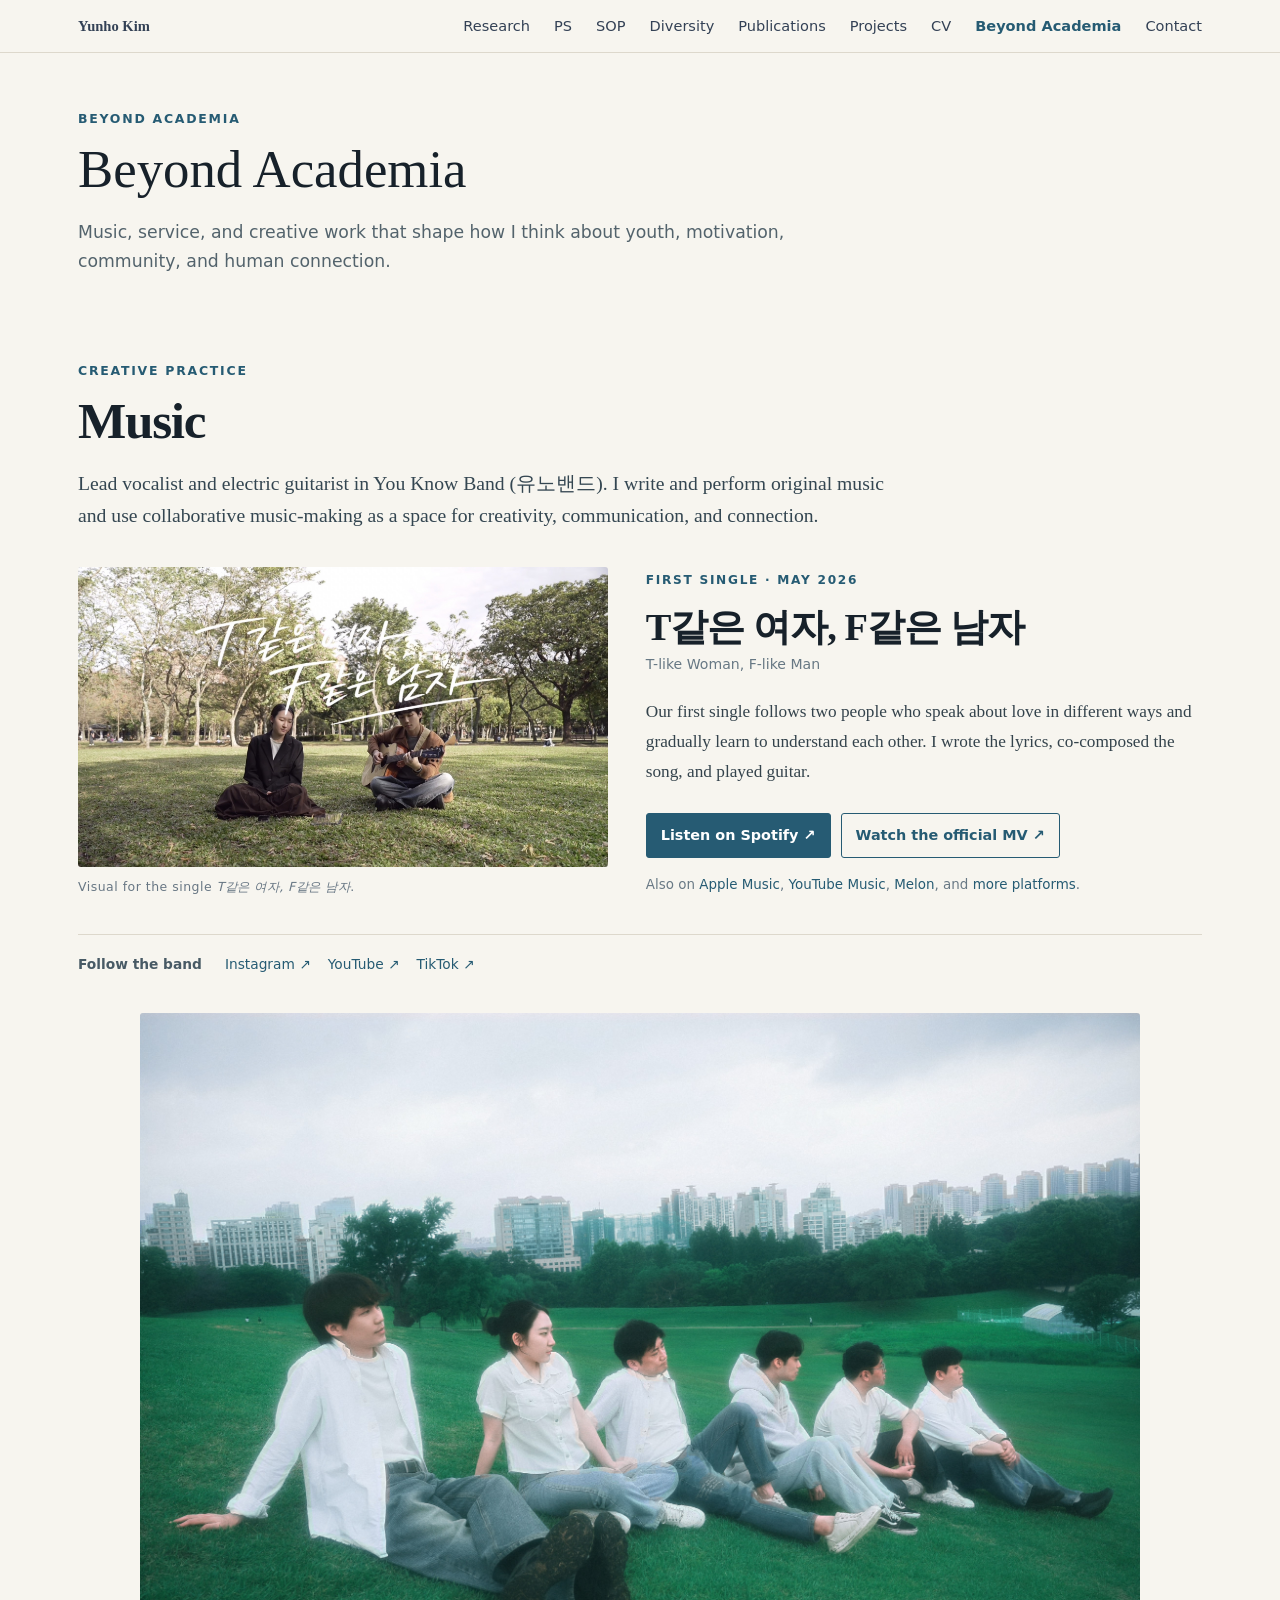
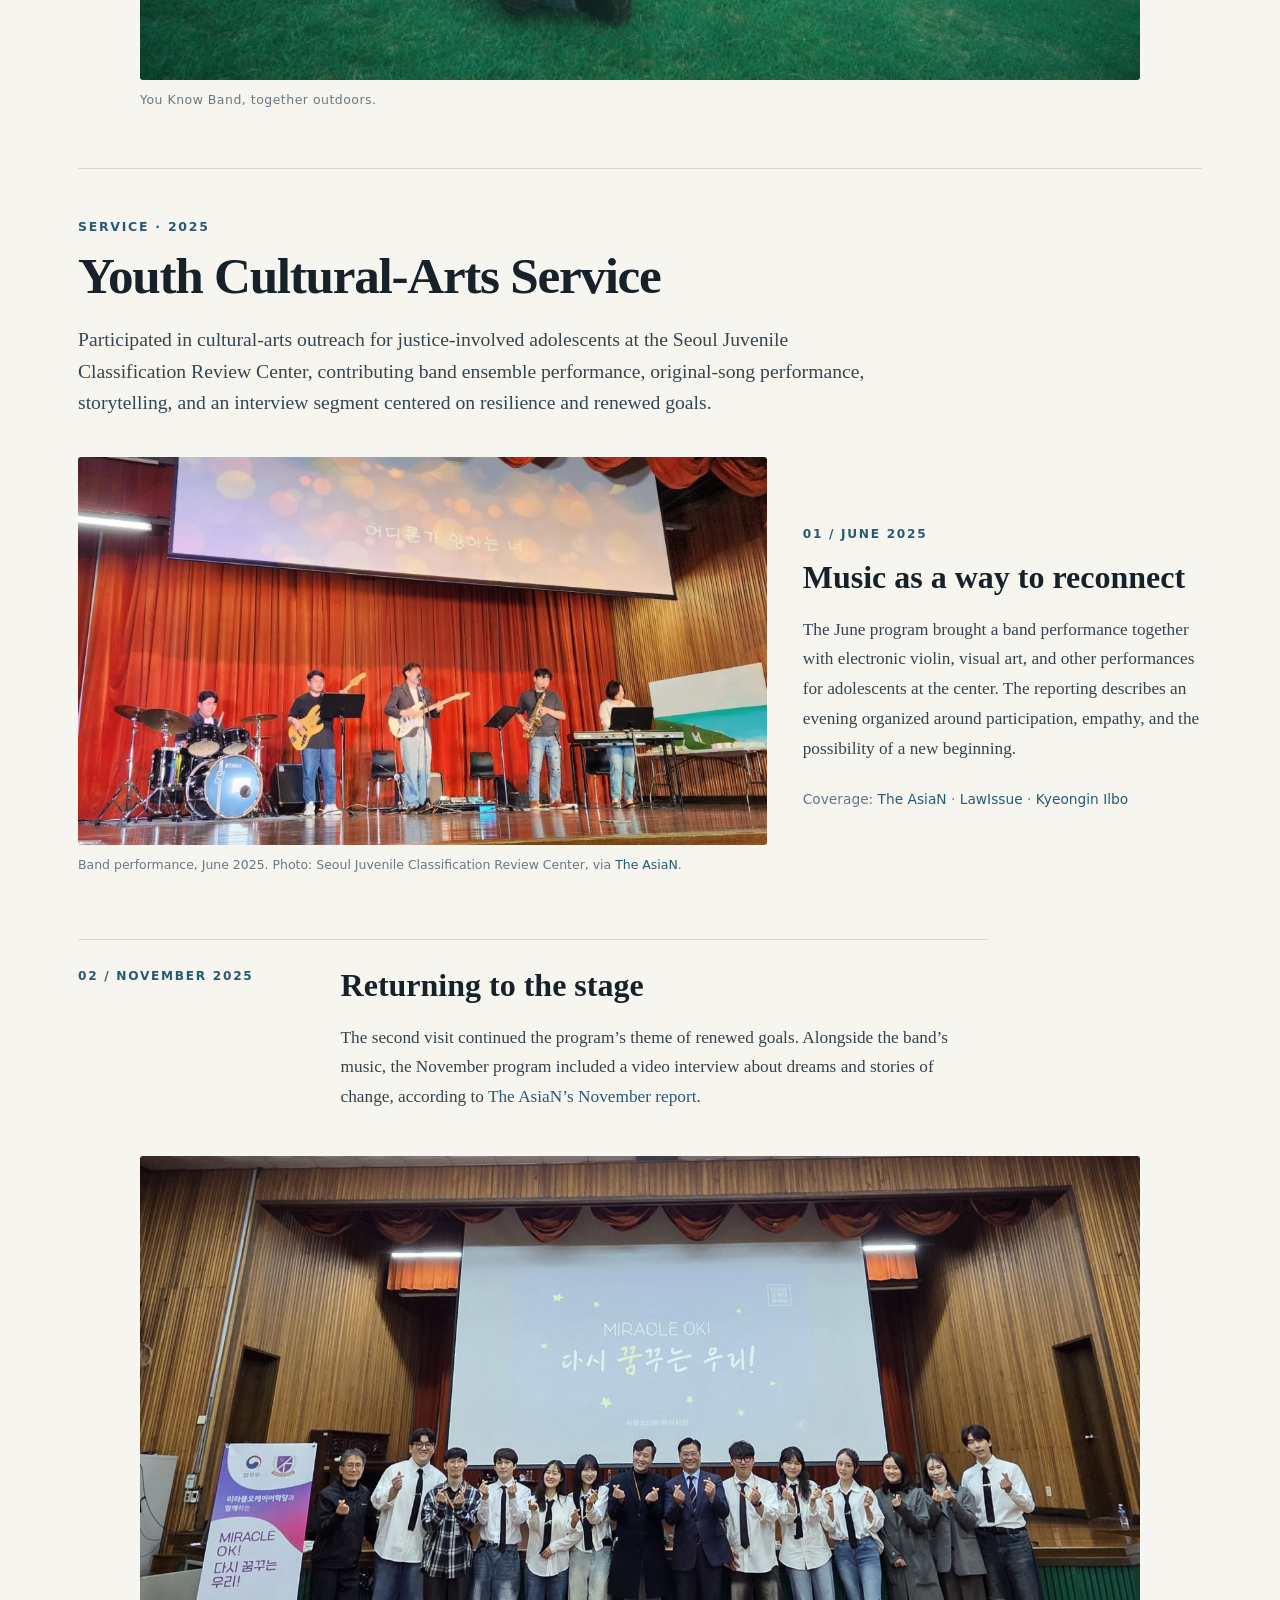
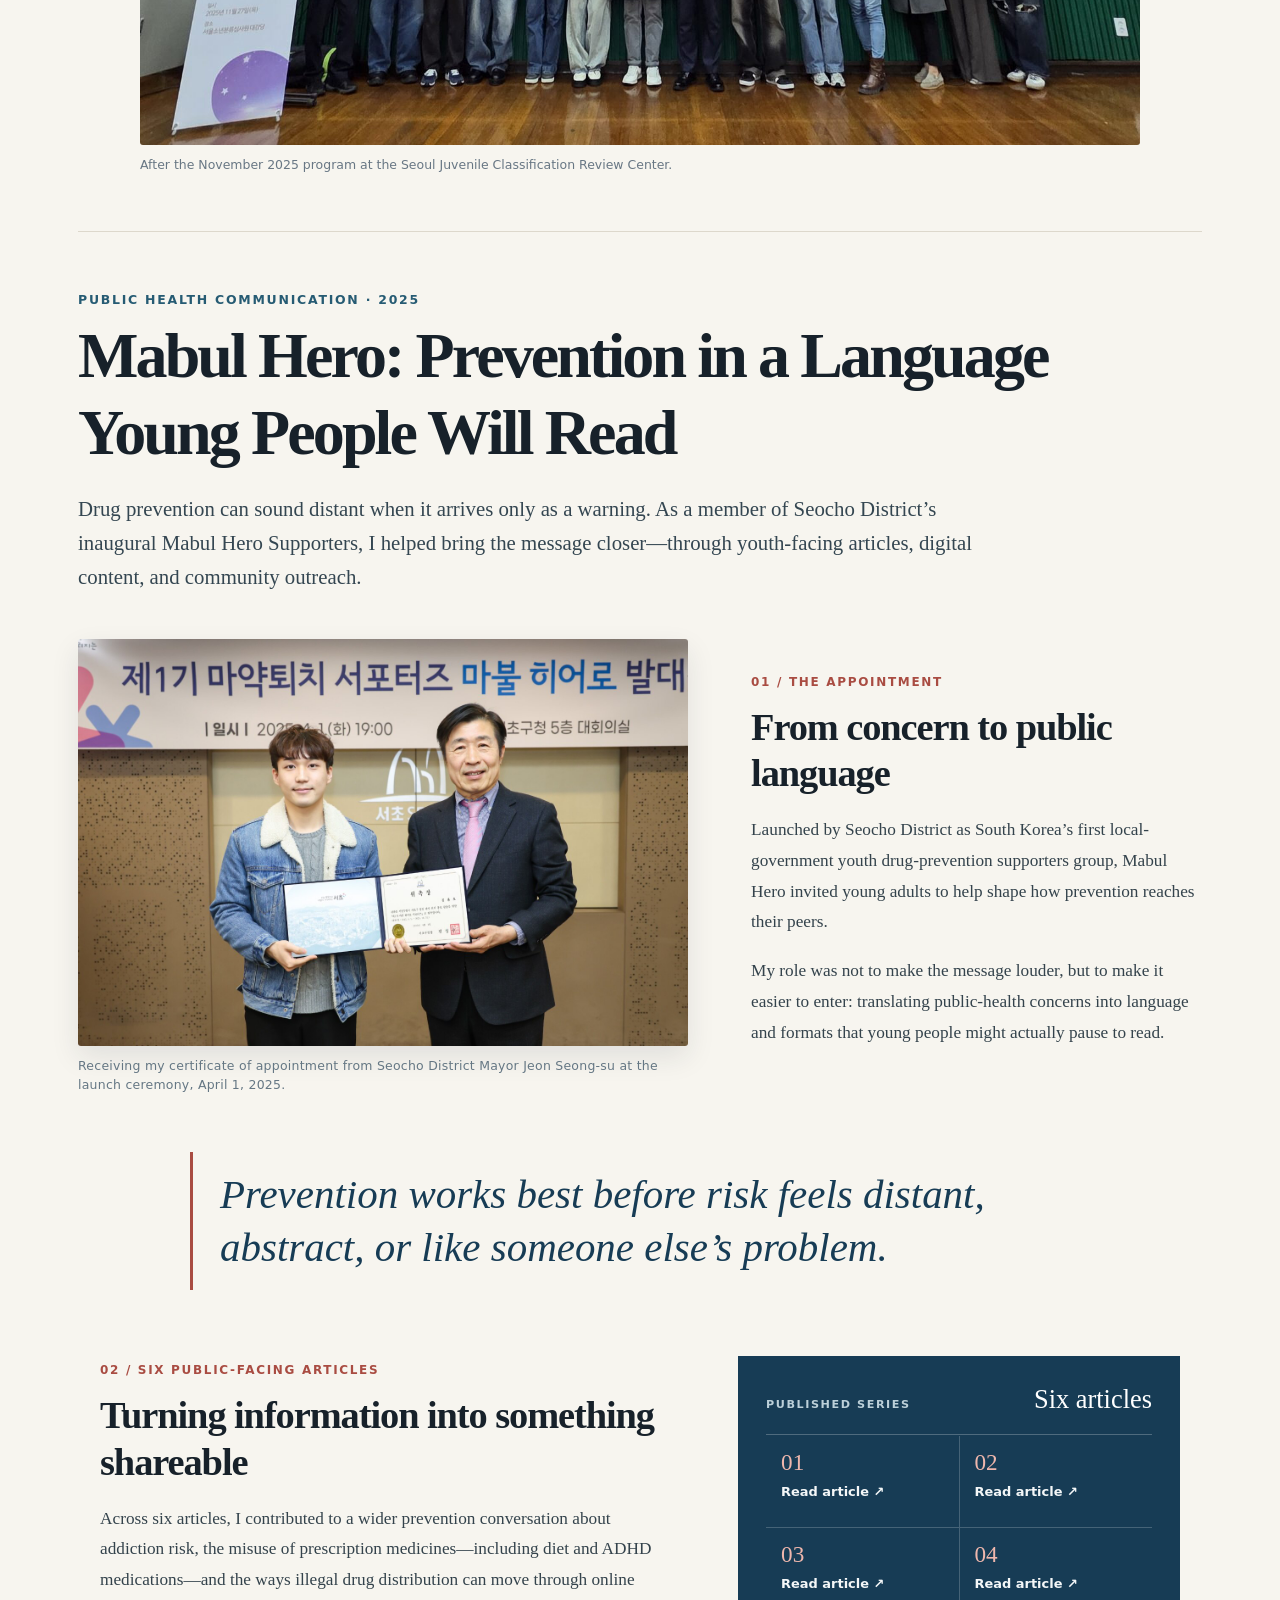
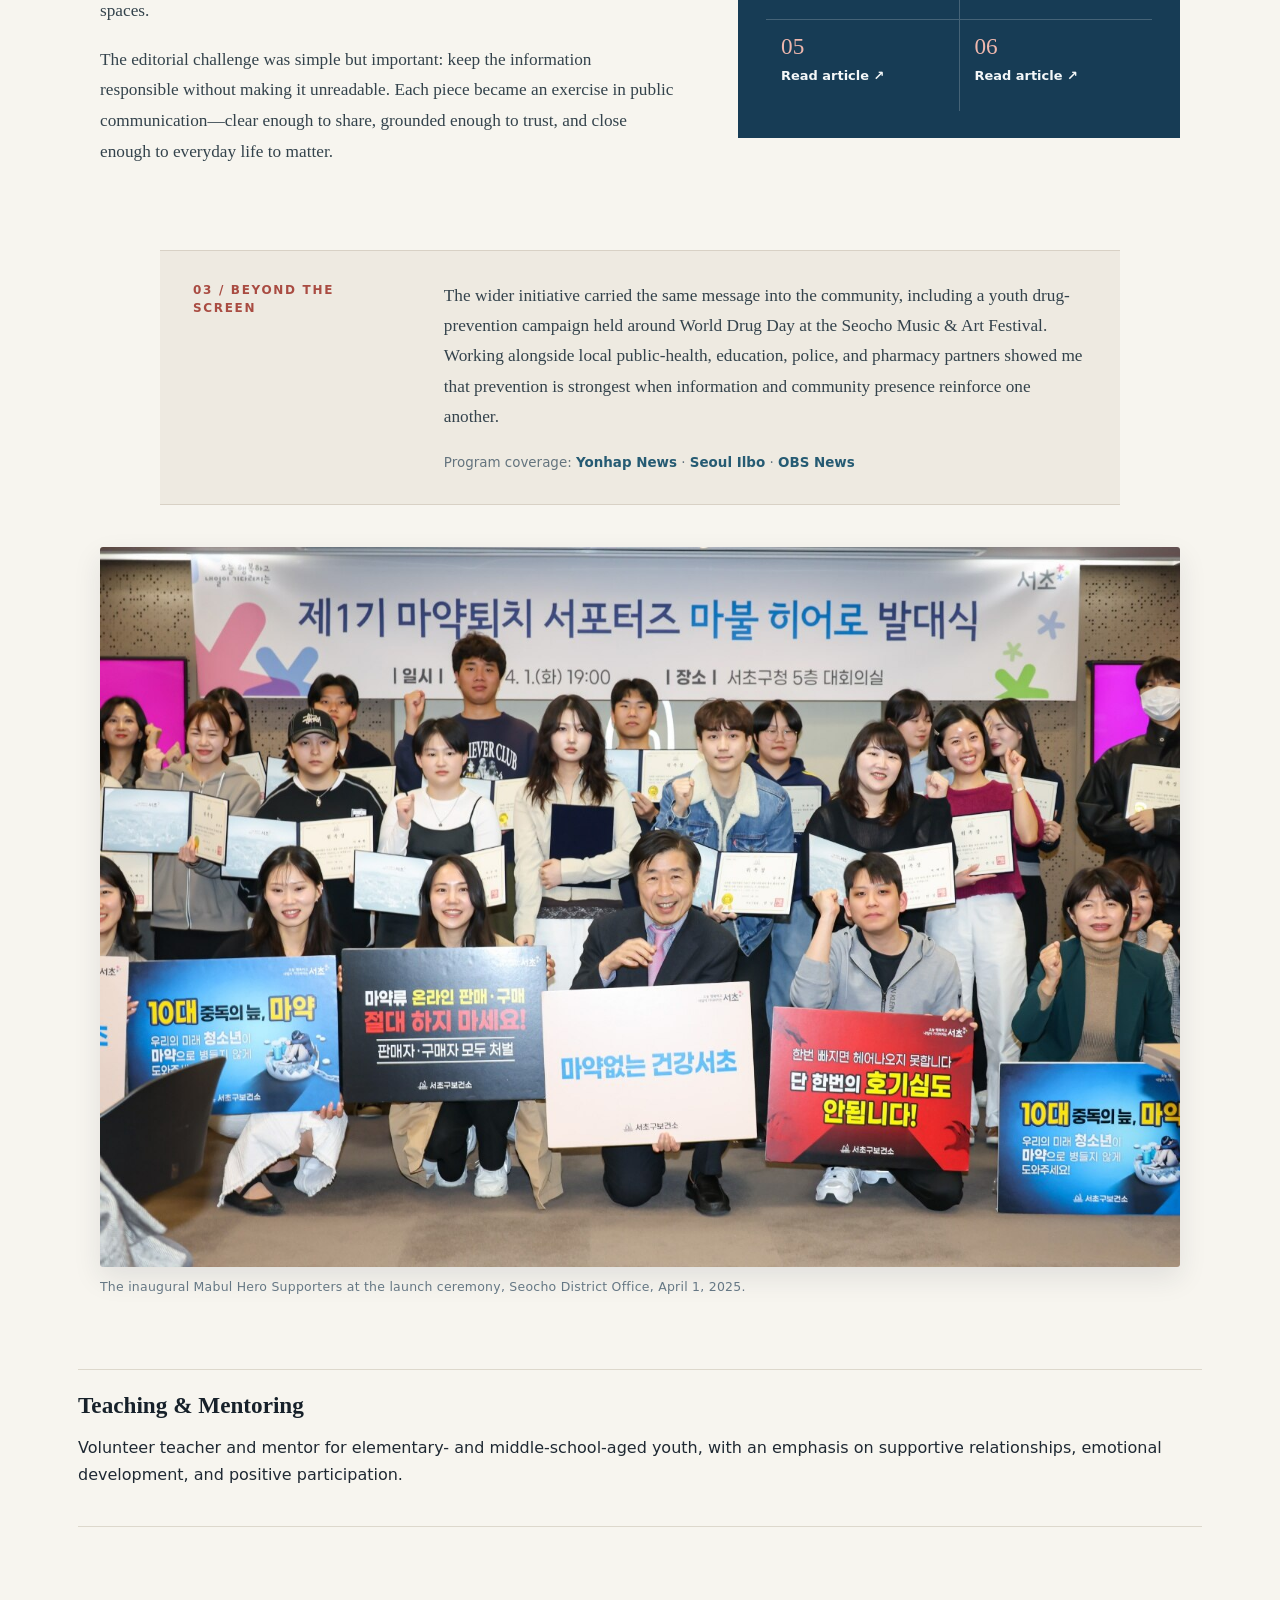
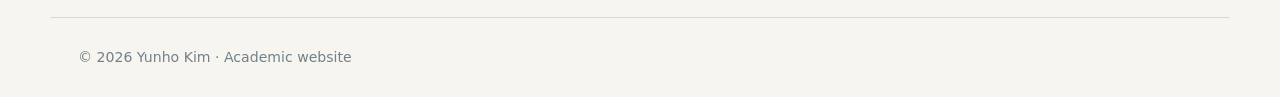
==== commit b131c696: "Add Mabul Hero magazine column" ====
--- a/beyond.html
+++ b/beyond.html
@@ -1,4 +1,4 @@
-<!doctype html><html lang="en"><head><meta charset="utf-8"><meta name="viewport" content="width=device-width,initial-scale=1"><title>Beyond Academia | Yunho Kim</title><meta name="description" content="Academic website of Yunho Kim: school mental health, MTSS, motivation and behavior change, youth mental health, and coaching psychology."><link rel="stylesheet" href="styles.css?v=music-photos-20260923">  <script src="analytics.js" defer></script>\n</head><body><header class="site-header"><nav class="nav"><a class="brand" href="index.html">Yunho Kim</a>
+<!doctype html><html lang="en"><head><meta charset="utf-8"><meta name="viewport" content="width=device-width,initial-scale=1"><title>Beyond Academia | Yunho Kim</title><meta name="description" content="Academic website of Yunho Kim: school mental health, MTSS, motivation and behavior change, youth mental health, and coaching psychology."><link rel="stylesheet" href="styles.css?v=mabul-hero-20260924"></head><body><header class="site-header"><nav class="nav"><a class="brand" href="index.html">Yunho Kim</a>
 <a  href="research.html">Research</a>
 <a  href="ps.html">PS</a>
 <a  href="sop.html">SOP</a>
@@ -31,4 +31,32 @@
   <div class="youth-feature-november"><span class="youth-feature-date">02 / November 2025</span><div><h3>Returning to the stage</h3><p>The second visit continued the program’s theme of renewed goals. Alongside the band’s music, the November program included a video interview about dreams and stories of change, according to <a href="https://kor.theasian.asia/archives/396157">The AsiaN’s November report</a>.</p></div></div>
   <figure class="youth-feature-photo youth-feature-photo--final"><img src="youth-arts-november-2025.jpg" alt="Cultural-arts performers and organizers standing together on the auditorium stage after the November 2025 program" loading="lazy" width="1536" height="905"><figcaption>After the November 2025 program at the Seoul Juvenile Classification Review Center.</figcaption></figure>
 </section>
+<section class="item mabul-feature" id="mabul-hero" aria-labelledby="mabul-title">
+  <div class="eyebrow">Public health communication · 2025</div>
+  <h2 id="mabul-title">Mabul Hero: Prevention in a Language Young People Will Read</h2>
+  <p class="mabul-deck">Drug prevention can sound distant when it arrives only as a warning. As a member of Seocho District’s inaugural Mabul Hero Supporters, I helped bring the message closer—through youth-facing articles, digital content, and community outreach.</p>
+
+  <div class="mabul-opening">
+    <figure class="mabul-photo mabul-photo--appointment"><img src="mabul-hero-appointment-2025.jpg" alt="Yunho Kim receiving his Mabul Hero appointment certificate from Seocho District Mayor Jeon Seong-su" loading="lazy" width="1440" height="960"><figcaption>Receiving my certificate of appointment from Seocho District Mayor Jeon Seong-su at the launch ceremony, April 1, 2025.</figcaption></figure>
+    <div class="mabul-copy"><span class="mabul-chapter">01 / The appointment</span><h3>From concern to public language</h3><p>Launched by Seocho District as South Korea’s first local-government youth drug-prevention supporters group, Mabul Hero invited young adults to help shape how prevention reaches their peers.</p><p>My role was not to make the message louder, but to make it easier to enter: translating public-health concerns into language and formats that young people might actually pause to read.</p></div>
+  </div>
+
+  <blockquote class="mabul-pull">Prevention works best before risk feels distant, abstract, or like someone else’s problem.</blockquote>
+
+  <div class="mabul-editorial">
+    <div class="mabul-copy"><span class="mabul-chapter">02 / Six public-facing articles</span><h3>Turning information into something shareable</h3><p>Across six articles, I contributed to a wider prevention conversation about addiction risk, the misuse of prescription medicines—including diet and ADHD medications—and the ways illegal drug distribution can move through online spaces.</p><p>The editorial challenge was simple but important: keep the information responsible without making it unreadable. Each piece became an exercise in public communication—clear enough to share, grounded enough to trust, and close enough to everyday life to matter.</p></div>
+    <aside class="mabul-reading" aria-label="Six Mabul Hero articles"><div class="mabul-reading-head"><span>Published series</span><strong>Six articles</strong></div><div class="mabul-article-grid">
+      <a href="https://naver.me/FetWrb1b" target="_blank" rel="noopener"><span>01</span>Read article ↗</a>
+      <a href="https://naver.me/xeFxsNtP" target="_blank" rel="noopener"><span>02</span>Read article ↗</a>
+      <a href="https://naver.me/xEXRpuQU" target="_blank" rel="noopener"><span>03</span>Read article ↗</a>
+      <a href="https://naver.me/FoXVuwYV" target="_blank" rel="noopener"><span>04</span>Read article ↗</a>
+      <a href="https://naver.me/5Yo2Cz87" target="_blank" rel="noopener"><span>05</span>Read article ↗</a>
+      <a href="https://naver.me/5UVCUUoP" target="_blank" rel="noopener"><span>06</span>Read article ↗</a>
+    </div></aside>
+  </div>
+
+  <div class="mabul-field-note"><span class="mabul-chapter">03 / Beyond the screen</span><p>The wider initiative carried the same message into the community, including a youth drug-prevention campaign held around World Drug Day at the Seocho Music &amp; Art Festival. Working alongside local public-health, education, police, and pharmacy partners showed me that prevention is strongest when information and community presence reinforce one another.</p><p class="mabul-coverage">Program coverage: <a href="https://www.yna.co.kr/view/AKR20250404022800004" target="_blank" rel="noopener">Yonhap News</a> · <a href="https://www.seoulilbo.com/news/articleView.html?idxno=735797" target="_blank" rel="noopener">Seoul Ilbo</a> · <a href="https://www.obsnews.co.kr/news/articleView.html?idxno=1478536" target="_blank" rel="noopener">OBS News</a></p></div>
+
+  <figure class="mabul-photo mabul-photo--group"><img src="mabul-hero-launch-2025.jpg" alt="The inaugural Seocho Mabul Hero Supporters group holding certificates and prevention campaign signs at the launch ceremony" loading="lazy" width="1440" height="960"><figcaption>The inaugural Mabul Hero Supporters at the launch ceremony, Seocho District Office, April 1, 2025.</figcaption></figure>
+</section>
 <div class="item"><h2>Teaching & Mentoring</h2><p>Volunteer teacher and mentor for elementary- and middle-school-aged youth, with an emphasis on supportive relationships, emotional development, and positive participation.</p></div></main><footer>© 2026 Yunho Kim · Academic website</footer></body></html>
--- a/styles.css
+++ b/styles.css
@@ -39,13 +39,22 @@
 .cv-detail,.cv-note,.cv-context{margin:5px 0 13px;line-height:1.7}.cv-note{margin:14px 0}.cv-context{font-size:.92rem;color:#566875}
 .cv-bullet{margin:5px 0 7px 18px;position:relative;line-height:1.65}.cv-bullet::before{content:"•";position:absolute;left:-18px;color:var(--accent)}
 
-/* Editorial reading layout for the personal statement; images can be inserted between passages later. */
-.ps-article{max-width:810px;margin:0 auto;font-family:var(--serif);font-size:1.18rem;line-height:1.82;color:#27333c}
-.ps-head{margin:0 0 58px;padding-bottom:30px;border-bottom:1px solid var(--line)}.ps-head h1{font-size:clamp(3.6rem,8vw,6.8rem);letter-spacing:-.055em;margin:5px 0 0}
-.ps-article p{max-width:690px;margin:0 auto 1.65em}.ps-article .ps-opening{font-size:1.5rem;line-height:1.58;color:#172b36;margin-bottom:1.9em}
-.ps-break{display:flex;align-items:center;gap:22px;margin:56px 0 38px;color:var(--accent);font:700 .76rem var(--sans);letter-spacing:.16em;text-transform:uppercase}
+/* Personal statement: a photo-led magazine narrative with uncropped source images. */
+.ps-article{max-width:1120px;margin:0 auto;font-family:var(--serif);font-size:1.16rem;line-height:1.82;color:#27333c}
+.ps-head{max-width:810px;margin:0 0 58px;padding-bottom:30px;border-bottom:1px solid var(--line)}.ps-head h1{font-size:clamp(3.6rem,8vw,6.8rem);letter-spacing:-.055em;margin:5px 0 0}
+.ps-article p{margin:0 0 1.65em}.ps-prose{max-width:700px;margin:0 auto}.ps-article .ps-opening{font-size:1.43rem;line-height:1.58;color:#172b36;margin-bottom:1.6em}
+.ps-photo{margin:0}.ps-photo img{display:block;width:100%;height:auto;object-fit:contain;border-radius:3px;box-shadow:0 12px 30px rgba(33,44,55,.10)}.ps-photo figcaption{font:500 .77rem/1.55 var(--sans);letter-spacing:.025em;color:#657784;margin-top:10px}
+.ps-opening-grid{display:grid;grid-template-columns:minmax(270px,.86fr) minmax(0,1.14fr);gap:clamp(36px,5vw,68px);align-items:start;margin:0 0 53px}.ps-photo--hero{position:sticky;top:96px}.ps-opening-copy p{max-width:none}
+.ps-milestone-grid{display:grid;grid-template-columns:minmax(235px,.68fr) minmax(0,1.32fr);gap:clamp(34px,5vw,64px);align-items:center;margin:59px 0 68px}.ps-milestone-copy{font-size:1.12rem}.ps-emphasis{font-size:clamp(1.45rem,2.5vw,2rem);line-height:1.42;color:#285064;margin-top:34px!important;padding-left:20px;border-left:3px solid var(--accent2)}
+.ps-milestone-photos{display:grid;grid-template-columns:minmax(0,1.2fr) minmax(150px,.72fr);gap:19px;align-items:start}.ps-milestone-photos .ps-photo:last-child{margin-top:45px}
+.ps-break{display:flex;align-items:center;gap:22px;margin:66px 0 39px;color:var(--accent);font:700 .76rem var(--sans);letter-spacing:.16em;text-transform:uppercase}
 .ps-break::after{content:"";height:1px;background:var(--line);flex:1}
-@media(max-width:650px){.cv-entry{display:block}.cv-date{display:block;margin-top:3px}.ps-article{font-size:1.07rem}.ps-article .ps-opening{font-size:1.28rem}.ps-head{margin-bottom:35px}}
+.ps-music-spread{display:grid;grid-template-columns:minmax(0,1.12fr) minmax(220px,.68fr);gap:24px;align-items:end;max-width:970px;margin:44px auto 67px}.ps-photo--music-portrait{max-width:395px;justify-self:end}.ps-music-spread .ps-photo img{background:#ece8df}
+.ps-community-spread{max-width:1040px;margin:45px auto 68px}.ps-community-pair{display:grid;grid-template-columns:minmax(0,1.18fr) minmax(220px,.7fr);gap:21px;align-items:start;margin-top:21px}.ps-community-pair .ps-photo:last-child{max-width:395px;justify-self:end}
+.ps-pull{font:italic clamp(1.58rem,3vw,2.35rem)/1.38 var(--serif);color:#285064;margin:42px 0!important;padding:13px 0 13px 23px;border-left:3px solid var(--accent2)}
+.ps-photo--closing{max-width:1010px;margin:51px auto 0}
+@media(max-width:820px){.ps-opening-grid,.ps-milestone-grid{grid-template-columns:1fr;gap:30px}.ps-photo--hero{position:static;max-width:620px}.ps-milestone-copy{max-width:700px}.ps-milestone-photos{max-width:730px}.ps-music-spread,.ps-community-pair{gap:17px}}
+@media(max-width:650px){.cv-entry{display:block}.cv-date{display:block;margin-top:3px}.ps-article{font-size:1.06rem}.ps-article .ps-opening{font-size:1.24rem}.ps-head{margin-bottom:35px}.ps-opening-grid{margin-bottom:39px}.ps-milestone-grid{margin:43px 0 50px}.ps-milestone-photos,.ps-music-spread,.ps-community-pair{grid-template-columns:1fr}.ps-milestone-photos .ps-photo:last-child{margin-top:0;max-width:320px}.ps-photo--music-portrait,.ps-community-pair .ps-photo:last-child{max-width:340px;justify-self:start}.ps-music-spread,.ps-community-spread{margin:34px 0 49px}.ps-break{margin:49px 0 32px}.ps-pull{margin:34px 0!important;padding-left:17px}}
 
 .essay-article{max-width:790px;margin:0 auto;font-family:var(--serif);font-size:1.12rem;line-height:1.8}
 .essay-head{padding-bottom:28px;margin-bottom:45px;border-bottom:1px solid var(--line)}
@@ -115,11 +124,11 @@
 @media(max-width:680px){.poom-feature{padding-top:4px}.poom-deck{font-size:1.13rem;margin-bottom:33px}.poom-stat-strip{margin-bottom:96px}.poom-stat-strip>.poom-stat{min-height:139px;padding:18px 16px!important}.poom-stat-strip .poom-stat strong{font-size:2.15rem;margin-bottom:8px}.poom-stat-strip .poom-stat span{font-size:.77rem}.poom-stat-strip>.poom-coaching-badge{top:100%;width:116px;height:116px;padding:12px;border-width:4px;transform:translate(-50%,-36%)}.poom-stat-strip .poom-coaching-badge strong{font-size:2.12rem;margin-bottom:5px}.poom-stat-strip .poom-coaching-badge span{font-size:.68rem}.poom-brief-grid,.poom-demographic-grid{grid-template-columns:1fr}.poom-brief-card,.poom-chart-card,.poom-outcome-card{padding:23px 20px}.poom-facts div{grid-template-columns:78px 1fr;gap:12px}.poom-model>div{grid-template-columns:30px 87px 1fr;gap:9px}.poom-pull{margin:35px 0 50px;font-size:1.72rem;padding-left:19px}.poom-story-grid,.poom-field-grid,.poom-closing-grid{margin-bottom:52px}.poom-grade-chart{grid-template-columns:1fr;justify-items:start}.poom-donut{width:145px;height:145px}.poom-outcome-row{grid-template-columns:1fr;gap:8px}.poom-outcome-label{justify-content:flex-start;gap:20px}.poom-compare span{min-width:90px}.poom-result-band{padding:24px 21px;margin-bottom:52px}.poom-photo--final img{aspect-ratio:auto}}
 
 /* Readable abstracts for publications and scholarly materials. */
-.publication-entry{max-width:900px;padding:30px 0 36px}.publication-entry h2{font-size:1.65rem;margin-bottom:14px}.publication-entry--petloss{max-width:1040px}.publication-product-grid{display:grid;grid-template-columns:minmax(190px,.38fr) minmax(0,1fr);gap:38px;align-items:start}.publication-product-visual{margin:0;max-width:320px}.publication-product-visual img{display:block;width:100%;aspect-ratio:3/4;object-fit:cover;object-position:center 18%;border-radius:4px;box-shadow:0 12px 28px rgba(33,44,55,.12)}.publication-product-visual figcaption{font:.77rem/1.5 var(--sans);color:#657784;margin-top:10px}.publication-product-copy{min-width:0}.publication-product-copy h2{margin-top:0}
+.publication-entry{max-width:900px;padding:30px 0 36px}.publication-entry h2{font-size:1.65rem;margin-bottom:14px}.publication-entry--petloss{max-width:1120px;padding:54px 0 61px}.publication-product-grid{display:grid;grid-template-columns:minmax(270px,370px) minmax(0,1fr);gap:clamp(38px,5.2vw,72px);align-items:start}.publication-product-visual{margin:0;max-width:370px}.publication-art-frame{padding:10px;background:#e9e4da;border:1px solid #d7d0c4;box-shadow:0 17px 34px rgba(33,44,55,.11)}.publication-product-visual img{display:block;width:100%;height:auto;aspect-ratio:auto;object-fit:contain;border-radius:1px}.publication-product-visual figcaption{font:.77rem/1.55 var(--sans);color:#657784;margin-top:13px}.publication-product-copy{min-width:0;padding-top:13px}.publication-kicker{font:800 .74rem/1.5 var(--sans);letter-spacing:.14em;text-transform:uppercase;color:var(--accent);margin-bottom:9px}.publication-product-copy h2{font-size:clamp(2rem,3.7vw,3.25rem);line-height:1.08;letter-spacing:-.035em;margin:0 0 20px}.publication-citation{font:1.01rem/1.75 var(--sans);color:#34434c;margin:0}.publication-role{max-width:680px;margin-top:24px}
 .publication-entry>p{margin:9px 0 0}.publication-summary{margin:25px 0 20px;padding:20px 25px;background:var(--card);border-left:3px solid var(--accent2)}
 .publication-summary h3{font:800 .75rem/1.5 var(--sans);color:var(--accent);text-transform:uppercase;letter-spacing:.13em;margin:0 0 11px}
 .publication-summary p{font:1.06rem/1.78 var(--serif);color:#34434c;margin:0}.publication-entry .publication-links{font-size:.9rem;font-weight:650;margin:18px 0}
-@media(max-width:650px){.publication-summary{padding:18px}.publication-summary p{font-size:1rem}.publication-product-grid{grid-template-columns:1fr;gap:24px}.publication-product-visual{max-width:300px}}
+@media(max-width:760px){.publication-entry--petloss{padding:39px 0 48px}.publication-product-grid{grid-template-columns:1fr;gap:30px}.publication-product-visual{width:min(100%,370px);max-width:none;margin:0 auto}.publication-product-copy{padding-top:0}.publication-product-copy h2{font-size:clamp(2rem,9vw,2.75rem)}.publication-summary{padding:18px}.publication-summary p{font-size:1rem}}
 
 /* Conference presentation photo essay. */
 .conference-feature{padding:50px 0 65px}.conference-feature>h2{font-size:clamp(2.1rem,4.5vw,3.7rem);letter-spacing:-.035em;max-width:880px;margin:5px 0 19px}
@@ -144,8 +153,9 @@
 .hwanggok-materials{margin:0 0 65px}.hwanggok-materials-head{max-width:720px;margin:0 0 28px}.hwanggok-material-grid{display:grid;grid-template-columns:.74fr 1fr 1fr;gap:21px;align-items:start}
 .hwanggok-materials-head{max-width:880px}.hwanggok-materials-head .hwanggok-method{border-left:3px solid var(--accent2);padding:5px 0 5px 19px;margin:0 0 19px}
 .hwanggok-material-grid .hwanggok-photo{min-width:0}.hwanggok-material-grid a{display:block;background:#eeeae1}.hwanggok-material-grid img{width:100%;height:300px;object-fit:contain}.hwanggok-material-grid a:hover img{opacity:.9}
+.hwanggok-consultation{display:grid;grid-template-columns:minmax(245px,.72fr) minmax(0,1.28fr);gap:clamp(38px,5vw,67px);align-items:center;max-width:1050px;margin:0 auto 73px;padding:42px 43px;background:#eeeae1;border-top:1px solid #d8d1c5;border-bottom:1px solid #d8d1c5}.hwanggok-photo--artifact{max-width:405px}.hwanggok-photo--artifact a{display:block;background:#dfd9cd}.hwanggok-photo--artifact img{object-fit:contain;box-shadow:0 12px 27px rgba(33,44,55,.12)}.hwanggok-case-note{margin:25px 0 28px;padding:19px 21px;background:var(--card);border-left:3px solid var(--accent2);font:1rem/1.62 var(--serif);color:#485861}.hwanggok-case-note strong{display:block;font:800 .73rem/1.4 var(--sans);letter-spacing:.11em;text-transform:uppercase;color:var(--accent);margin-bottom:8px}.hwanggok-case-note span{display:block}
 .hwanggok-closing{grid-template-columns:minmax(0,.78fr) minmax(0,1fr);margin:0}.hwanggok-photo--activity{max-width:640px}
-@media(max-width:750px){.hwanggok-feature{padding:38px 0 52px}.hwanggok-deck{font-size:1.12rem}.hwanggok-photo--hero{margin-bottom:41px}.hwanggok-opening,.hwanggok-closing,.hwanggok-steps{grid-template-columns:1fr;gap:24px}.hwanggok-opening,.hwanggok-closing{margin-bottom:44px}.hwanggok-steps{margin-bottom:45px;padding:27px 0}.hwanggok-material-grid{grid-template-columns:repeat(2,minmax(0,1fr));gap:18px}.hwanggok-material-grid .hwanggok-photo--badge{grid-column:span 2;max-width:260px}.hwanggok-material-grid img{height:200px}.hwanggok-material-grid .hwanggok-photo--badge img{height:260px}.hwanggok-materials{margin-bottom:40px}}
+@media(max-width:750px){.hwanggok-feature{padding:38px 0 52px}.hwanggok-deck{font-size:1.12rem}.hwanggok-photo--hero{margin-bottom:41px}.hwanggok-opening,.hwanggok-closing,.hwanggok-steps,.hwanggok-consultation{grid-template-columns:1fr;gap:24px}.hwanggok-opening,.hwanggok-closing{margin-bottom:44px}.hwanggok-steps{margin-bottom:45px;padding:27px 0}.hwanggok-material-grid{grid-template-columns:repeat(2,minmax(0,1fr));gap:18px}.hwanggok-material-grid .hwanggok-photo--badge{grid-column:span 2;max-width:260px}.hwanggok-material-grid img{height:200px}.hwanggok-material-grid .hwanggok-photo--badge img{height:260px}.hwanggok-materials{margin-bottom:40px}.hwanggok-consultation{margin-bottom:49px;padding:27px 22px}.hwanggok-photo--artifact{max-width:390px}.hwanggok-case-note{padding:17px}}
 
 /* Pet Loss project: a reflective, photo-led project column. */
 .petloss-feature{padding:50px 0 72px}.petloss-feature>h2{font-size:clamp(2.45rem,5vw,4.55rem);letter-spacing:-.045em;max-width:900px;margin:6px 0 19px}
@@ -158,3 +168,13 @@
 .petloss-program{display:grid;grid-template-columns:minmax(0,.78fr) minmax(0,1.22fr);gap:46px;align-items:center;margin-bottom:48px}.petloss-photo--wide img{aspect-ratio:4/3;object-fit:cover}.petloss-gallery{display:grid;grid-template-columns:1.05fr 1fr .72fr;gap:21px;align-items:start;margin:0 0 72px}.petloss-gallery img{height:350px;object-fit:cover}.petloss-gallery .petloss-photo--tall img{height:430px;object-position:center 35%}
 .petloss-presentation{display:grid;grid-template-columns:minmax(230px,.7fr) minmax(0,1.1fr);gap:50px;align-items:center;max-width:1000px;margin:0 auto 58px}.petloss-presentation>figure{max-width:430px}.petloss-button{display:inline-block;padding:9px 13px;border:1px solid var(--accent);border-radius:3px;font-weight:700}.petloss-photo--team{max-width:1040px;margin:0 auto}.petloss-photo--team img{aspect-ratio:4/3;object-fit:cover}
 @media(max-width:750px){.petloss-feature{padding:38px 0 52px}.petloss-deck{font-size:1.12rem}.petloss-hero,.petloss-story,.petloss-program,.petloss-presentation{grid-template-columns:1fr;gap:25px;margin-bottom:43px}.petloss-photo--portrait,.petloss-photo--article,.petloss-presentation>figure{max-width:420px}.petloss-photo--portrait img{max-height:none}.petloss-pull{font-size:1.72rem;margin:32px 0 47px}.petloss-gallery{grid-template-columns:1fr 1fr;gap:18px;margin-bottom:45px}.petloss-gallery .petloss-photo--tall{grid-column:span 2;max-width:300px}.petloss-gallery img,.petloss-gallery .petloss-photo--tall img{height:250px}.petloss-gallery .petloss-photo--tall img{height:360px}}
+
+/* Mabul Hero: editorial public-health service column. */
+.mabul-feature{padding:58px 0 72px;--mabul-navy:#173c55;--mabul-red:#a94c42;--mabul-sky:#dbe8ed;--mabul-soft:#eeeae1}.mabul-feature>h2{font-size:clamp(2.45rem,5vw,4.5rem);letter-spacing:-.045em;max-width:1010px;margin:6px 0 20px}.mabul-deck{font:1.3rem/1.64 var(--serif);color:#344651;max-width:900px;margin:0 0 45px}
+.mabul-photo{margin:0}.mabul-photo img{display:block;width:100%;height:auto;object-fit:contain;border-radius:3px;box-shadow:0 11px 28px rgba(33,44,55,.1)}.mabul-photo figcaption{font:.78rem/1.55 var(--sans);letter-spacing:.02em;color:#657784;margin-top:10px}
+.mabul-opening{display:grid;grid-template-columns:minmax(0,1.15fr) minmax(285px,.85fr);gap:clamp(35px,5vw,63px);align-items:center;margin:0 0 57px}.mabul-photo--appointment{max-width:680px}.mabul-copy{max-width:690px}.mabul-chapter{font:800 .75rem/1.5 var(--sans);letter-spacing:.14em;text-transform:uppercase;color:var(--mabul-red)}.mabul-copy h3{font-size:clamp(1.75rem,3vw,2.5rem);letter-spacing:-.028em;margin:10px 0 19px}.mabul-copy p{font:1.08rem/1.78 var(--serif);color:#34434c;margin:0 0 18px}
+.mabul-pull{max-width:900px;margin:0 auto 66px;padding:16px 0 16px 27px;border:0;border-left:3px solid var(--mabul-red);font:italic clamp(1.7rem,3.2vw,2.65rem)/1.3 var(--serif);color:var(--mabul-navy)}
+.mabul-editorial{display:grid;grid-template-columns:minmax(0,1.13fr) minmax(300px,.87fr);gap:clamp(37px,5vw,67px);align-items:start;max-width:1080px;margin:0 auto 64px}.mabul-reading{background:var(--mabul-navy);color:#fff;padding:29px 28px 27px}.mabul-reading-head{display:flex;justify-content:space-between;align-items:baseline;gap:15px;padding-bottom:20px;border-bottom:1px solid rgba(255,255,255,.24)}.mabul-reading-head span{font:800 .7rem/1.4 var(--sans);letter-spacing:.14em;text-transform:uppercase;color:#bcd0d9}.mabul-reading-head strong{font:500 1.65rem/1.1 var(--serif);color:#fff}.mabul-article-grid{display:grid;grid-template-columns:repeat(2,minmax(0,1fr));gap:1px;background:rgba(255,255,255,.2);margin-top:1px}.mabul-article-grid a{display:flex;flex-direction:column;gap:7px;min-height:91px;padding:15px;background:var(--mabul-navy);color:#f4f7f8;font-size:.81rem;font-weight:700}.mabul-article-grid a:hover{background:#22516e;text-decoration:none}.mabul-article-grid span{font:500 1.45rem/1 var(--serif);color:#efb7ad}
+.mabul-field-note{display:grid;grid-template-columns:minmax(155px,.32fr) minmax(0,1fr);gap:31px 45px;max-width:960px;margin:0 auto 42px;padding:30px 33px;background:var(--mabul-soft);border-top:1px solid #d8d1c5;border-bottom:1px solid #d8d1c5}.mabul-field-note>p{font:1.08rem/1.76 var(--serif);color:#34434c;margin:0}.mabul-field-note .mabul-coverage{grid-column:2;font:.84rem/1.75 var(--sans);color:#64747e;margin-top:-13px}.mabul-coverage a{font-weight:700}.mabul-photo--group{max-width:1080px;margin:0 auto}.mabul-photo--group img{width:100%;height:auto;object-fit:contain}
+@media(max-width:780px){.mabul-feature{padding:40px 0 53px}.mabul-deck{font-size:1.12rem;margin-bottom:33px}.mabul-opening,.mabul-editorial{grid-template-columns:1fr;gap:27px}.mabul-opening{margin-bottom:44px}.mabul-editorial{margin-bottom:46px}.mabul-photo--appointment{max-width:650px}.mabul-pull{font-size:1.72rem;margin-bottom:48px;padding-left:19px}.mabul-reading{max-width:520px}.mabul-field-note{grid-template-columns:1fr;gap:16px;padding:24px 21px}.mabul-field-note .mabul-coverage{grid-column:auto;margin-top:0}}
+@media(max-width:430px){.mabul-article-grid{grid-template-columns:1fr}.mabul-article-grid a{min-height:72px}}
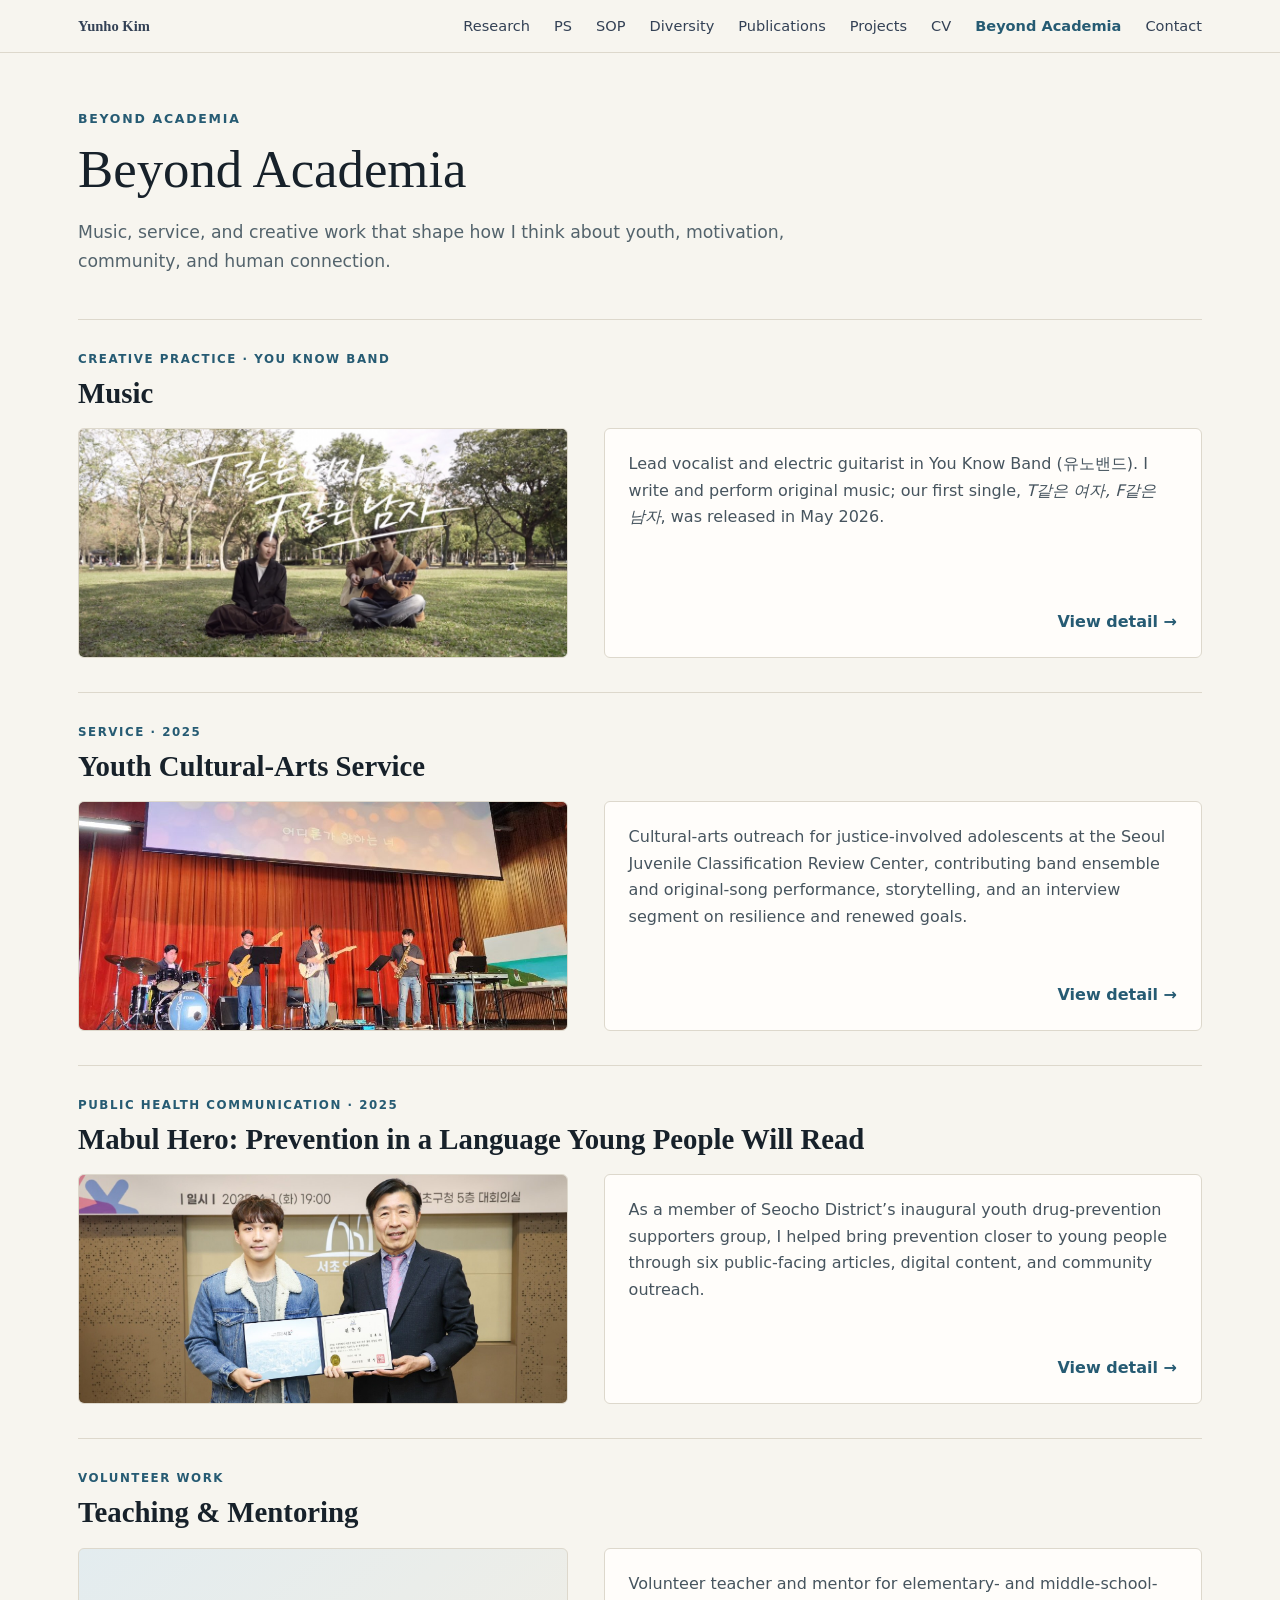
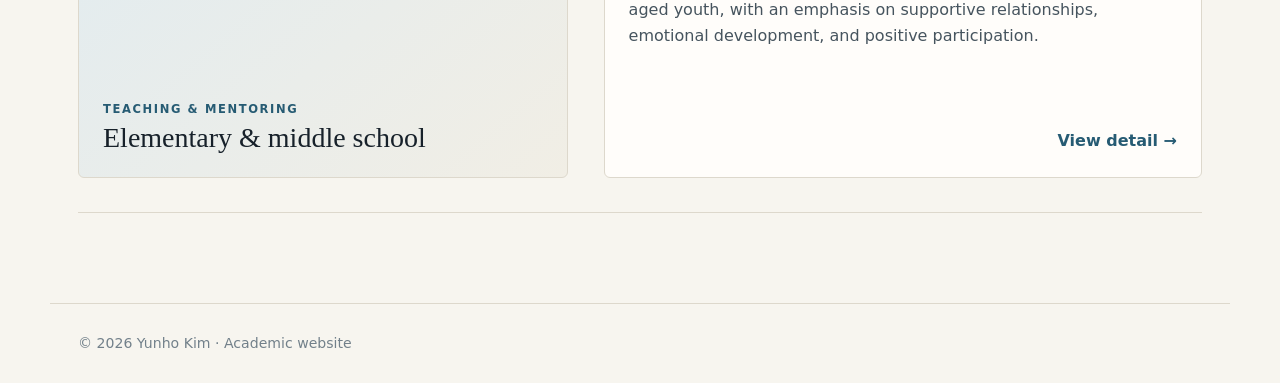
==== commit 2a67af11: "Show overview cards first on Research, Publications, Projects, and Beyond Academia Each collection p" ====
--- a/beyond.html
+++ b/beyond.html
@@ -1,4 +1,4 @@
-<!doctype html><html lang="en"><head><meta charset="utf-8"><meta name="viewport" content="width=device-width,initial-scale=1"><title>Beyond Academia | Yunho Kim</title><meta name="description" content="Academic website of Yunho Kim: school mental health, MTSS, motivation and behavior change, youth mental health, and coaching psychology."><link rel="stylesheet" href="styles.css?v=mabul-hero-20260924"></head><body><header class="site-header"><nav class="nav"><a class="brand" href="index.html">Yunho Kim</a>
+<!doctype html><html lang="en"><head><meta charset="utf-8"><meta name="viewport" content="width=device-width,initial-scale=1"><title>Beyond Academia | Yunho Kim</title><meta name="description" content="Academic website of Yunho Kim: school mental health, MTSS, motivation and behavior change, youth mental health, and coaching psychology."><link rel="stylesheet" href="styles.css?v=overview-20260925"><script src="collection.js"></script></head><body><header class="site-header"><nav class="nav"><a class="brand" href="index.html">Yunho Kim</a>
 <a  href="research.html">Research</a>
 <a  href="ps.html">PS</a>
 <a  href="sop.html">SOP</a>
@@ -8,7 +8,13 @@
 <a  href="cv.html">CV</a>
 <a class="active" href="beyond.html">Beyond Academia</a>
 <a  href="contact.html">Contact</a></nav></header><main><div class="page-head"><div class="eyebrow">Beyond Academia</div><h1>Beyond Academia</h1><p class="lead">Music, service, and creative work that shape how I think about youth, motivation, community, and human connection.</p></div>
-<section class="item music-feature" aria-labelledby="music-feature-title">
+<section class="overview" id="overview" aria-label="All of Beyond Academia" data-back-label="All of Beyond Academia">
+<article class="overview-item" data-card-for="music"><div class="overview-kicker">Creative practice · You Know Band</div><h2><a href="#music">Music</a></h2><div class="overview-body"><a class="overview-media" href="#music" tabindex="-1" aria-hidden="true"><img src="youknow-band-single.jpg" alt="" loading="lazy"></a><div class="overview-summary"><p>Lead vocalist and electric guitarist in You Know Band (유노밴드). I write and perform original music; our first single, <em>T같은 여자, F같은 남자</em>, was released in May 2026.</p><a class="overview-more" href="#music">View detail →</a></div></div></article>
+<article class="overview-item" data-card-for="youth-arts"><div class="overview-kicker">Service · 2025</div><h2><a href="#youth-arts">Youth Cultural-Arts Service</a></h2><div class="overview-body"><a class="overview-media" href="#youth-arts" tabindex="-1" aria-hidden="true"><img src="youth-arts-june-2025.jpg" alt="" loading="lazy"></a><div class="overview-summary"><p>Cultural-arts outreach for justice-involved adolescents at the Seoul Juvenile Classification Review Center, contributing band ensemble and original-song performance, storytelling, and an interview segment on resilience and renewed goals.</p><a class="overview-more" href="#youth-arts">View detail →</a></div></div></article>
+<article class="overview-item" data-card-for="mabul-hero"><div class="overview-kicker">Public health communication · 2025</div><h2><a href="#mabul-hero">Mabul Hero: Prevention in a Language Young People Will Read</a></h2><div class="overview-body"><a class="overview-media" href="#mabul-hero" tabindex="-1" aria-hidden="true"><img src="mabul-hero-appointment-2025.jpg" alt="" loading="lazy"></a><div class="overview-summary"><p>As a member of Seocho District’s inaugural youth drug-prevention supporters group, I helped bring prevention closer to young people through six public-facing articles, digital content, and community outreach.</p><a class="overview-more" href="#mabul-hero">View detail →</a></div></div></article>
+<article class="overview-item" data-card-for="teaching-mentoring"><div class="overview-kicker">Volunteer work</div><h2><a href="#teaching-mentoring">Teaching &amp; Mentoring</a></h2><div class="overview-body"><a class="overview-media overview-media--text" href="#teaching-mentoring" tabindex="-1" aria-hidden="true"><span>Teaching &amp; mentoring</span><strong>Elementary &amp; middle school</strong></a><div class="overview-summary"><p>Volunteer teacher and mentor for elementary- and middle-school-aged youth, with an emphasis on supportive relationships, emotional development, and positive participation.</p><a class="overview-more" href="#teaching-mentoring">View detail →</a></div></div></article>
+</section>
+<section class="item music-feature" id="music" data-detail aria-labelledby="music-feature-title">
   <div class="eyebrow">Creative practice</div><h2 id="music-feature-title">Music</h2>
   <p class="music-feature-intro">Lead vocalist and electric guitarist in You Know Band (유노밴드). I write and perform original music and use collaborative music-making as a space for creativity, communication, and connection.</p>
   <div class="music-feature-grid">
@@ -21,7 +27,7 @@
   <div class="music-feature-social"><span>Follow the band</span><a href="https://www.instagram.com/you_know__band?igsh=dHd5bG03aWN2YWRj&amp;utm_source=qr">Instagram ↗</a><a href="https://youtube.com/@youknow_band?si=6QXta1VEdQ7iwUAF">YouTube ↗</a><a href="https://lite.tiktok.com/t/ZS92NkoHutU3t-jazUn/">TikTok ↗</a></div>
   <figure class="music-feature-group"><img src="youknow-band-group.jpg" alt="Six You Know Band members sitting together on a grassy field" loading="lazy" width="2048" height="1365"><figcaption>You Know Band, together outdoors.</figcaption></figure>
 </section>
-<section class="item youth-feature" aria-labelledby="youth-feature-title">
+<section class="item youth-feature" id="youth-arts" data-detail aria-labelledby="youth-feature-title">
   <div class="youth-feature-heading"><span class="eyebrow">Service · 2025</span><h2 id="youth-feature-title">Youth Cultural-Arts Service</h2></div>
   <p class="youth-feature-intro">Participated in cultural-arts outreach for justice-involved adolescents at the Seoul Juvenile Classification Review Center, contributing band ensemble performance, original-song performance, storytelling, and an interview segment centered on resilience and renewed goals.</p>
   <div class="youth-feature-grid">
@@ -31,7 +37,7 @@
   <div class="youth-feature-november"><span class="youth-feature-date">02 / November 2025</span><div><h3>Returning to the stage</h3><p>The second visit continued the program’s theme of renewed goals. Alongside the band’s music, the November program included a video interview about dreams and stories of change, according to <a href="https://kor.theasian.asia/archives/396157">The AsiaN’s November report</a>.</p></div></div>
   <figure class="youth-feature-photo youth-feature-photo--final"><img src="youth-arts-november-2025.jpg" alt="Cultural-arts performers and organizers standing together on the auditorium stage after the November 2025 program" loading="lazy" width="1536" height="905"><figcaption>After the November 2025 program at the Seoul Juvenile Classification Review Center.</figcaption></figure>
 </section>
-<section class="item mabul-feature" id="mabul-hero" aria-labelledby="mabul-title">
+<section class="item mabul-feature" id="mabul-hero" data-detail aria-labelledby="mabul-title">
   <div class="eyebrow">Public health communication · 2025</div>
   <h2 id="mabul-title">Mabul Hero: Prevention in a Language Young People Will Read</h2>
   <p class="mabul-deck">Drug prevention can sound distant when it arrives only as a warning. As a member of Seocho District’s inaugural Mabul Hero Supporters, I helped bring the message closer—through youth-facing articles, digital content, and community outreach.</p>
@@ -59,4 +65,4 @@
 
   <figure class="mabul-photo mabul-photo--group"><img src="mabul-hero-launch-2025.jpg" alt="The inaugural Seocho Mabul Hero Supporters group holding certificates and prevention campaign signs at the launch ceremony" loading="lazy" width="1440" height="960"><figcaption>The inaugural Mabul Hero Supporters at the launch ceremony, Seocho District Office, April 1, 2025.</figcaption></figure>
 </section>
-<div class="item"><h2>Teaching & Mentoring</h2><p>Volunteer teacher and mentor for elementary- and middle-school-aged youth, with an emphasis on supportive relationships, emotional development, and positive participation.</p></div></main><footer>© 2026 Yunho Kim · Academic website</footer></body></html>
+<div class="item" id="teaching-mentoring" data-detail><h2>Teaching & Mentoring</h2><p>Volunteer teacher and mentor for elementary- and middle-school-aged youth, with an emphasis on supportive relationships, emotional development, and positive participation.</p></div></main><footer>© 2026 Yunho Kim · Academic website</footer></body></html>
--- a/styles.css
+++ b/styles.css
@@ -178,3 +178,56 @@
 .mabul-field-note{display:grid;grid-template-columns:minmax(155px,.32fr) minmax(0,1fr);gap:31px 45px;max-width:960px;margin:0 auto 42px;padding:30px 33px;background:var(--mabul-soft);border-top:1px solid #d8d1c5;border-bottom:1px solid #d8d1c5}.mabul-field-note>p{font:1.08rem/1.76 var(--serif);color:#34434c;margin:0}.mabul-field-note .mabul-coverage{grid-column:2;font:.84rem/1.75 var(--sans);color:#64747e;margin-top:-13px}.mabul-coverage a{font-weight:700}.mabul-photo--group{max-width:1080px;margin:0 auto}.mabul-photo--group img{width:100%;height:auto;object-fit:contain}
 @media(max-width:780px){.mabul-feature{padding:40px 0 53px}.mabul-deck{font-size:1.12rem;margin-bottom:33px}.mabul-opening,.mabul-editorial{grid-template-columns:1fr;gap:27px}.mabul-opening{margin-bottom:44px}.mabul-editorial{margin-bottom:46px}.mabul-photo--appointment{max-width:650px}.mabul-pull{font-size:1.72rem;margin-bottom:48px;padding-left:19px}.mabul-reading{max-width:520px}.mabul-field-note{grid-template-columns:1fr;gap:16px;padding:24px 21px}.mabul-field-note .mabul-coverage{grid-column:auto;margin-top:0}}
 @media(max-width:430px){.mabul-article-grid{grid-template-columns:1fr}.mabul-article-grid a{min-height:72px}}
+
+/* Homepage selected work: research → school → family/community, with a secondary scholarly feature. */
+.card-media--hwanggok img{object-position:center 48%}
+.selected-secondary{margin-top:20px;display:grid;grid-template-columns:220px 1fr;min-height:180px;background:var(--card);border:1px solid var(--line);border-radius:6px;overflow:hidden}
+.selected-secondary-media{margin:0;min-height:180px;background:#e7e5df}
+.selected-secondary-media img{display:block;width:100%;height:100%;min-height:180px;object-fit:cover;object-position:center 24%;transition:transform .35s ease}
+.selected-secondary:hover .selected-secondary-media img{transform:scale(1.025)}
+.selected-secondary-copy{padding:25px 30px;display:flex;flex-direction:column;align-items:flex-start}
+.selected-secondary-copy h3{font-size:1.35rem;margin:8px 0 9px}
+.selected-secondary-copy p{margin:0 0 15px;color:#52606a;max-width:760px}
+.selected-secondary-copy a{margin-top:auto}
+@media(max-width:700px){.selected-secondary{grid-template-columns:1fr}.selected-secondary-media{height:190px;min-height:190px}.selected-secondary-copy{padding:23px 24px}}
+
+
+/* Happiness Habit Scale research feature. */
+.happiness-feature{padding:52px 0 66px}.happiness-feature>h2{font-size:clamp(2.45rem,5vw,4.55rem);letter-spacing:-.045em;max-width:900px;margin:6px 0 18px}
+.happiness-deck{font:1.27rem/1.64 var(--serif);color:#344651;max-width:850px;margin:0 0 37px}
+.happiness-hero{margin:0 0 34px}.happiness-hero img{display:block;width:100%;height:auto;max-width:1080px;border-radius:3px;box-shadow:0 12px 28px rgba(33,44,55,.10);background:#eee9df}.happiness-hero figcaption{font:.78rem/1.55 var(--sans);color:#657784;margin-top:10px;max-width:900px}
+.happiness-stat-strip{display:grid;grid-template-columns:repeat(4,1fr);max-width:980px;margin:0 auto 58px;border-top:1px solid var(--line);border-bottom:1px solid var(--line)}
+.happiness-stat-strip>div{padding:20px 18px;text-align:center;border-right:1px solid var(--line)}.happiness-stat-strip>div:last-child{border-right:0}.happiness-stat-strip strong{display:block;font:500 2.25rem/1 var(--serif);color:var(--accent);margin-bottom:7px}.happiness-stat-strip span{font:.76rem/1.35 var(--sans);letter-spacing:.055em;text-transform:uppercase;color:#687780}
+.happiness-research-grid{display:grid;grid-template-columns:repeat(2,minmax(0,1fr));gap:clamp(42px,6vw,78px);max-width:1040px;margin:0 auto 58px}.happiness-research-grid h3,.happiness-applied h3{font-size:clamp(1.62rem,2.8vw,2.3rem);margin:10px 0 17px}.happiness-research-grid p,.happiness-applied p{font:1.07rem/1.78 var(--serif);color:#34434c;margin:0 0 17px}
+.happiness-chapter{font:800 .74rem/1.5 var(--sans);letter-spacing:.14em;text-transform:uppercase;color:var(--accent)}
+.happiness-factors{display:grid;gap:1px;background:var(--line);border:1px solid var(--line);margin-top:25px}.happiness-factors>div{display:grid;grid-template-columns:38px 1fr;gap:10px;align-items:center;background:var(--card);padding:14px 16px}.happiness-factors b{font:500 1.25rem var(--serif);color:var(--accent2)}.happiness-factors strong{font:.9rem/1.4 var(--sans);color:#364852}
+.happiness-applied{display:grid;grid-template-columns:minmax(0,1.35fr) minmax(270px,.65fr);gap:clamp(35px,5vw,62px);max-width:1040px;margin:0 auto 35px;padding:34px 37px;background:#eeeae1;border-top:1px solid #d8d1c5;border-bottom:1px solid #d8d1c5;align-items:start}
+.happiness-method-note{padding:20px 21px;background:var(--card);border-left:3px solid var(--accent2);font:.9rem/1.65 var(--sans);color:#52616a}.happiness-method-note strong{display:block;font:800 .72rem/1.4 var(--sans);letter-spacing:.11em;text-transform:uppercase;color:var(--accent);margin-bottom:9px}.happiness-method-note span{display:block}
+.happiness-links{max-width:1040px;margin:0 auto!important;font:.9rem/1.7 var(--sans)!important;font-weight:700!important}.publication-entry--happiness{max-width:950px}
+@media(max-width:760px){.happiness-feature{padding:38px 0 50px}.happiness-deck{font-size:1.12rem}.happiness-stat-strip{grid-template-columns:repeat(2,1fr);margin-bottom:42px}.happiness-stat-strip>div:nth-child(2){border-right:0}.happiness-stat-strip>div:nth-child(-n+2){border-bottom:1px solid var(--line)}.happiness-research-grid,.happiness-applied{grid-template-columns:1fr;gap:28px}.happiness-research-grid{margin-bottom:42px}.happiness-applied{padding:26px 22px}.happiness-hero{margin-bottom:27px}}
+
+/* Overview-first collection pages: a scannable list of entries, each opening into its full column. */
+.overview{display:grid;gap:0;border-top:1px solid var(--line)}
+.overview-item{padding:30px 0 34px;border-bottom:1px solid var(--line)}
+.overview-kicker{font-size:.74rem;letter-spacing:.13em;text-transform:uppercase;color:var(--accent);font-weight:800;margin-bottom:6px}
+.overview-item h2{font-size:clamp(1.4rem,2.4vw,1.8rem);margin:0 0 18px;max-width:880px}
+.overview-item h2 a{color:inherit}.overview-item h2 a:hover{color:var(--accent);text-decoration:none}
+.overview-body{display:grid;grid-template-columns:minmax(0,.9fr) minmax(0,1.1fr);gap:clamp(20px,3vw,36px);align-items:stretch}
+.overview-media{display:block;position:relative;height:230px;overflow:hidden;border-radius:6px;background:#e7e5df;border:1px solid var(--line)}
+.overview-media img{display:block;width:100%;height:100%;object-fit:cover;transition:transform .35s ease}
+.overview-item:hover .overview-media img{transform:scale(1.035)}
+.overview-media--text{display:flex;flex-direction:column;justify-content:flex-end;gap:4px;padding:22px 24px;background:linear-gradient(140deg,#e3ecef 0%,#f1eee5 100%);color:var(--ink)}
+.overview-media--text span{font:800 .72rem/1.3 var(--sans);letter-spacing:.14em;text-transform:uppercase;color:var(--accent)}
+.overview-media--text strong{font:400 clamp(1.35rem,2.4vw,1.75rem)/1.2 var(--serif);color:#17212a}
+.overview-media--text:hover{text-decoration:none}
+.overview-summary{display:flex;flex-direction:column;background:var(--card);border:1px solid var(--line);border-radius:6px;padding:22px 24px}
+.overview-summary p{margin:0 0 16px;color:#46545e}
+.overview-more{margin-top:auto;align-self:flex-end;font-weight:700}
+.collection-js [data-detail]{display:none}
+.collection-js [data-detail].is-open{display:block;border-bottom:0}
+.collection-js.is-detail .overview,.collection-js.is-detail .page-head{display:none}
+.detail-back{display:inline-block;font-size:.9rem;font-weight:700}
+.detail-back--top{margin-bottom:26px}
+.detail-back--bottom{margin-top:34px;padding-top:20px;border-top:1px solid var(--line);display:block}
+@media(max-width:700px){.overview-body{grid-template-columns:1fr;gap:14px}.overview-media{height:200px}.overview-media--text{height:130px}.overview-summary{padding:18px 19px}}
+[data-detail] [id],[data-detail]{scroll-margin-top:84px}
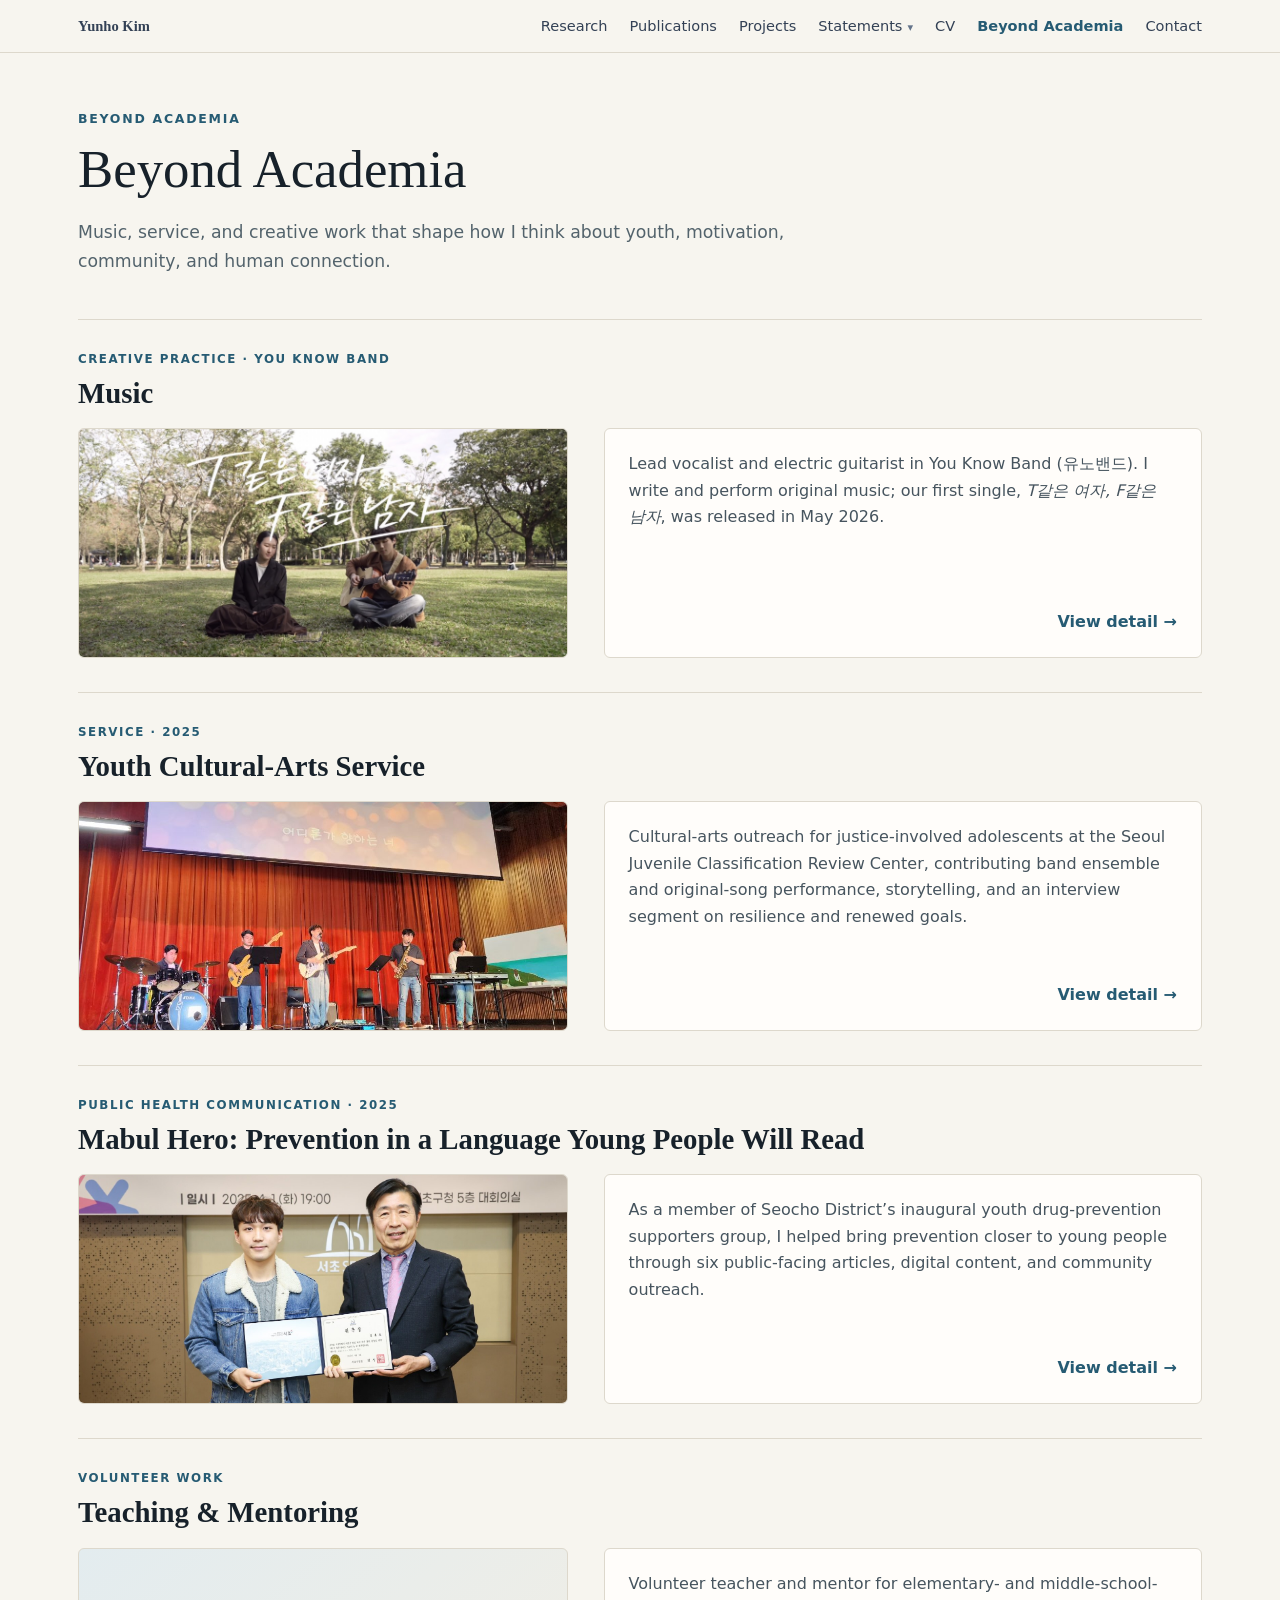
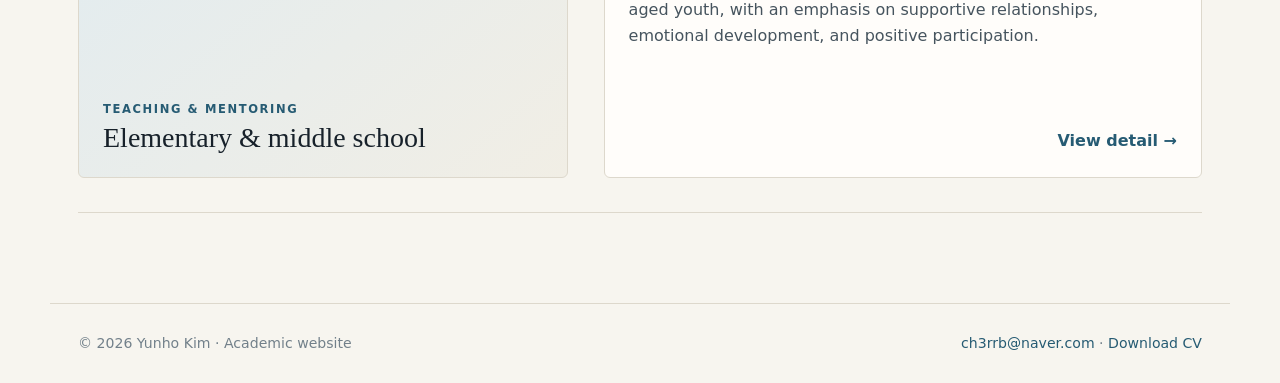
==== commit 9c9c2fa6: "Refresh the home page and site navigation Home: add a short research statement, bring research inter" ====
--- a/beyond.html
+++ b/beyond.html
@@ -1,13 +1,4 @@
-<!doctype html><html lang="en"><head><meta charset="utf-8"><meta name="viewport" content="width=device-width,initial-scale=1"><title>Beyond Academia | Yunho Kim</title><meta name="description" content="Academic website of Yunho Kim: school mental health, MTSS, motivation and behavior change, youth mental health, and coaching psychology."><link rel="stylesheet" href="styles.css?v=overview-20260925"><script src="collection.js"></script></head><body><header class="site-header"><nav class="nav"><a class="brand" href="index.html">Yunho Kim</a>
-<a  href="research.html">Research</a>
-<a  href="ps.html">PS</a>
-<a  href="sop.html">SOP</a>
-<a href="diversity.html">Diversity</a>
-<a  href="publications.html">Publications</a>
-<a  href="projects.html">Projects</a>
-<a  href="cv.html">CV</a>
-<a class="active" href="beyond.html">Beyond Academia</a>
-<a  href="contact.html">Contact</a></nav></header><main><div class="page-head"><div class="eyebrow">Beyond Academia</div><h1>Beyond Academia</h1><p class="lead">Music, service, and creative work that shape how I think about youth, motivation, community, and human connection.</p></div>
+<!doctype html><html lang="en"><head><meta charset="utf-8"><meta name="viewport" content="width=device-width,initial-scale=1"><title>Beyond Academia | Yunho Kim</title><meta name="description" content="Academic website of Yunho Kim: school mental health, MTSS, motivation and behavior change, youth mental health, and coaching psychology."><link rel="stylesheet" href="styles.css?v=home-nav-20260926"><script src="collection.js"></script><script src="nav.js" defer></script></head><body><header class="site-header"><nav class="nav" aria-label="Main"><a class="brand" href="index.html">Yunho Kim</a><button class="nav-toggle" type="button" aria-expanded="false" aria-controls="nav-links"><span class="nav-toggle-bars" aria-hidden="true"></span>Menu</button><div class="nav-links" id="nav-links"><a href="research.html">Research</a><a href="publications.html">Publications</a><a href="projects.html">Projects</a><details class="nav-group"><summary>Statements</summary><div class="nav-menu"><a href="ps.html">Personal Statement</a><a href="sop.html">Statement of Purpose</a><a href="diversity.html">Diversity Statement</a></div></details><a href="cv.html">CV</a><a class="active" aria-current="page" href="beyond.html">Beyond Academia</a><a href="contact.html">Contact</a></div></nav></header><main><div class="page-head"><div class="eyebrow">Beyond Academia</div><h1>Beyond Academia</h1><p class="lead">Music, service, and creative work that shape how I think about youth, motivation, community, and human connection.</p></div>
 <section class="overview" id="overview" aria-label="All of Beyond Academia" data-back-label="All of Beyond Academia">
 <article class="overview-item" data-card-for="music"><div class="overview-kicker">Creative practice · You Know Band</div><h2><a href="#music">Music</a></h2><div class="overview-body"><a class="overview-media" href="#music" tabindex="-1" aria-hidden="true"><img src="youknow-band-single.jpg" alt="" loading="lazy"></a><div class="overview-summary"><p>Lead vocalist and electric guitarist in You Know Band (유노밴드). I write and perform original music; our first single, <em>T같은 여자, F같은 남자</em>, was released in May 2026.</p><a class="overview-more" href="#music">View detail →</a></div></div></article>
 <article class="overview-item" data-card-for="youth-arts"><div class="overview-kicker">Service · 2025</div><h2><a href="#youth-arts">Youth Cultural-Arts Service</a></h2><div class="overview-body"><a class="overview-media" href="#youth-arts" tabindex="-1" aria-hidden="true"><img src="youth-arts-june-2025.jpg" alt="" loading="lazy"></a><div class="overview-summary"><p>Cultural-arts outreach for justice-involved adolescents at the Seoul Juvenile Classification Review Center, contributing band ensemble and original-song performance, storytelling, and an interview segment on resilience and renewed goals.</p><a class="overview-more" href="#youth-arts">View detail →</a></div></div></article>
@@ -65,4 +56,4 @@
 
   <figure class="mabul-photo mabul-photo--group"><img src="mabul-hero-launch-2025.jpg" alt="The inaugural Seocho Mabul Hero Supporters group holding certificates and prevention campaign signs at the launch ceremony" loading="lazy" width="1440" height="960"><figcaption>The inaugural Mabul Hero Supporters at the launch ceremony, Seocho District Office, April 1, 2025.</figcaption></figure>
 </section>
-<div class="item" id="teaching-mentoring" data-detail><h2>Teaching & Mentoring</h2><p>Volunteer teacher and mentor for elementary- and middle-school-aged youth, with an emphasis on supportive relationships, emotional development, and positive participation.</p></div></main><footer>© 2026 Yunho Kim · Academic website</footer></body></html>
+<div class="item" id="teaching-mentoring" data-detail><h2>Teaching & Mentoring</h2><p>Volunteer teacher and mentor for elementary- and middle-school-aged youth, with an emphasis on supportive relationships, emotional development, and positive participation.</p></div></main><footer><span>© 2026 Yunho Kim · Academic website</span><span><a href="mailto:ch3rrb@naver.com">ch3rrb@naver.com</a> · <a href="Yunho_Kim_Academic_CV_2026.docx" download>Download CV</a></span></footer></body></html>
--- a/styles.css
+++ b/styles.css
@@ -44,17 +44,18 @@
 .ps-head{max-width:810px;margin:0 0 58px;padding-bottom:30px;border-bottom:1px solid var(--line)}.ps-head h1{font-size:clamp(3.6rem,8vw,6.8rem);letter-spacing:-.055em;margin:5px 0 0}
 .ps-article p{margin:0 0 1.65em}.ps-prose{max-width:700px;margin:0 auto}.ps-article .ps-opening{font-size:1.43rem;line-height:1.58;color:#172b36;margin-bottom:1.6em}
 .ps-photo{margin:0}.ps-photo img{display:block;width:100%;height:auto;object-fit:contain;border-radius:3px;box-shadow:0 12px 30px rgba(33,44,55,.10)}.ps-photo figcaption{font:500 .77rem/1.55 var(--sans);letter-spacing:.025em;color:#657784;margin-top:10px}
-.ps-opening-grid{display:grid;grid-template-columns:minmax(270px,.86fr) minmax(0,1.14fr);gap:clamp(36px,5vw,68px);align-items:start;margin:0 0 53px}.ps-photo--hero{position:sticky;top:96px}.ps-opening-copy p{max-width:none}
-.ps-milestone-grid{display:grid;grid-template-columns:minmax(235px,.68fr) minmax(0,1.32fr);gap:clamp(34px,5vw,64px);align-items:center;margin:59px 0 68px}.ps-milestone-copy{font-size:1.12rem}.ps-emphasis{font-size:clamp(1.45rem,2.5vw,2rem);line-height:1.42;color:#285064;margin-top:34px!important;padding-left:20px;border-left:3px solid var(--accent2)}
-.ps-milestone-photos{display:grid;grid-template-columns:minmax(0,1.2fr) minmax(150px,.72fr);gap:19px;align-items:start}.ps-milestone-photos .ps-photo:last-child{margin-top:45px}
-.ps-break{display:flex;align-items:center;gap:22px;margin:66px 0 39px;color:var(--accent);font:700 .76rem var(--sans);letter-spacing:.16em;text-transform:uppercase}
+.ps-opening-grid{display:grid;grid-template-columns:minmax(0,1fr) minmax(0,1fr);gap:clamp(34px,4.5vw,60px);align-items:start;margin:0 0 60px}.ps-photo--hero{position:sticky;top:96px}.ps-opening-copy p{max-width:none}.ps-opening-copy{padding-top:4px}
+/* Photo pairs: each figure grows in proportion to its aspect ratio (--ar), so both images share one height with no cropping. */
+.ps-pair{display:flex;gap:18px;align-items:flex-start}.ps-pair>.ps-photo{flex:var(--ar,1) 1 0;min-width:0}
+.ps-milestone-grid{display:grid;grid-template-columns:minmax(240px,.8fr) minmax(0,1.35fr);gap:clamp(32px,4.5vw,58px);align-items:center;margin:62px 0 70px}.ps-milestone-copy{font-size:1.12rem}.ps-emphasis{font-size:clamp(1.45rem,2.5vw,2rem);line-height:1.42;color:#285064;margin-top:34px!important;padding-left:20px;border-left:3px solid var(--accent2)}
+.ps-break{display:flex;align-items:center;gap:22px;margin:70px 0 40px;color:var(--accent);font:700 .76rem var(--sans);letter-spacing:.16em;text-transform:uppercase}
 .ps-break::after{content:"";height:1px;background:var(--line);flex:1}
-.ps-music-spread{display:grid;grid-template-columns:minmax(0,1.12fr) minmax(220px,.68fr);gap:24px;align-items:end;max-width:970px;margin:44px auto 67px}.ps-photo--music-portrait{max-width:395px;justify-self:end}.ps-music-spread .ps-photo img{background:#ece8df}
-.ps-community-spread{max-width:1040px;margin:45px auto 68px}.ps-community-pair{display:grid;grid-template-columns:minmax(0,1.18fr) minmax(220px,.7fr);gap:21px;align-items:start;margin-top:21px}.ps-community-pair .ps-photo:last-child{max-width:395px;justify-self:end}
+.ps-music-spread{max-width:940px;margin:48px auto 68px}.ps-music-spread .ps-photo img{background:#ece8df}
+.ps-community-spread{max-width:940px;margin:48px auto 70px}.ps-community-pair{margin-top:18px}
 .ps-pull{font:italic clamp(1.58rem,3vw,2.35rem)/1.38 var(--serif);color:#285064;margin:42px 0!important;padding:13px 0 13px 23px;border-left:3px solid var(--accent2)}
-.ps-photo--closing{max-width:1010px;margin:51px auto 0}
-@media(max-width:820px){.ps-opening-grid,.ps-milestone-grid{grid-template-columns:1fr;gap:30px}.ps-photo--hero{position:static;max-width:620px}.ps-milestone-copy{max-width:700px}.ps-milestone-photos{max-width:730px}.ps-music-spread,.ps-community-pair{gap:17px}}
-@media(max-width:650px){.cv-entry{display:block}.cv-date{display:block;margin-top:3px}.ps-article{font-size:1.06rem}.ps-article .ps-opening{font-size:1.24rem}.ps-head{margin-bottom:35px}.ps-opening-grid{margin-bottom:39px}.ps-milestone-grid{margin:43px 0 50px}.ps-milestone-photos,.ps-music-spread,.ps-community-pair{grid-template-columns:1fr}.ps-milestone-photos .ps-photo:last-child{margin-top:0;max-width:320px}.ps-photo--music-portrait,.ps-community-pair .ps-photo:last-child{max-width:340px;justify-self:start}.ps-music-spread,.ps-community-spread{margin:34px 0 49px}.ps-break{margin:49px 0 32px}.ps-pull{margin:34px 0!important;padding-left:17px}}
+.ps-photo--closing{max-width:820px;margin:58px auto 0}
+@media(max-width:820px){.ps-opening-grid,.ps-milestone-grid{grid-template-columns:1fr;gap:30px}.ps-photo--hero{position:static;max-width:560px}.ps-milestone-copy{max-width:700px}}
+@media(max-width:650px){.cv-entry{display:block}.cv-date{display:block;margin-top:3px}.ps-article{font-size:1.06rem}.ps-article .ps-opening{font-size:1.24rem}.ps-head{margin-bottom:35px}.ps-opening-grid{margin-bottom:39px}.ps-milestone-grid{margin:43px 0 50px}.ps-pair{gap:10px}.ps-music-spread,.ps-community-spread{margin:34px 0 49px}.ps-break{margin:49px 0 32px}.ps-pull{margin:34px 0!important;padding-left:17px}}
 
 .essay-article{max-width:790px;margin:0 auto;font-family:var(--serif);font-size:1.12rem;line-height:1.8}
 .essay-head{padding-bottom:28px;margin-bottom:45px;border-bottom:1px solid var(--line)}
@@ -231,3 +232,197 @@
 .detail-back--bottom{margin-top:34px;padding-top:20px;border-top:1px solid var(--line);display:block}
 @media(max-width:700px){.overview-body{grid-template-columns:1fr;gap:14px}.overview-media{height:200px}.overview-media--text{height:130px}.overview-summary{padding:18px 19px}}
 [data-detail] [id],[data-detail]{scroll-margin-top:84px}
+
+/* Research: grit-enhancement master's thesis column. */
+.grit-feature{padding:52px 0 66px}.grit-feature>h2{font-size:clamp(2.45rem,5vw,4.55rem);letter-spacing:-.045em;max-width:900px;margin:6px 0 18px}
+.grit-deck{font:1.27rem/1.64 var(--serif);color:#344651;max-width:850px;margin:0 0 37px}
+.grit-hero{margin:0 0 34px}.grit-hero img{display:block;width:100%;max-width:1040px;height:auto;border-radius:3px;box-shadow:0 12px 28px rgba(33,44,55,.10)}.grit-hero figcaption{font:.78rem/1.55 var(--sans);color:#657784;margin-top:10px}
+.grit-stat-strip{display:grid;grid-template-columns:repeat(4,1fr);max-width:980px;margin:0 auto 58px;border-top:1px solid var(--line);border-bottom:1px solid var(--line)}
+.grit-stat-strip>div{padding:20px 18px;text-align:center;border-right:1px solid var(--line)}.grit-stat-strip>div:last-child{border-right:0}.grit-stat-strip strong{display:block;font:500 2.25rem/1 var(--serif);color:var(--accent);margin-bottom:7px}.grit-stat-strip span{font:.76rem/1.35 var(--sans);letter-spacing:.055em;text-transform:uppercase;color:#687780}
+.grit-chapter{font:800 .74rem/1.5 var(--sans);letter-spacing:.14em;text-transform:uppercase;color:var(--accent)}
+.grit-feature h3{font-size:clamp(1.62rem,2.8vw,2.3rem);margin:10px 0 17px}
+.grit-feature section p{font:1.07rem/1.78 var(--serif);color:#34434c;margin:0 0 17px}
+.grit-two-col{display:grid;grid-template-columns:repeat(2,minmax(0,1fr));gap:clamp(42px,6vw,78px);max-width:1040px;margin:0 auto 62px}
+.grit-groups{display:grid;gap:1px;background:var(--line);border:1px solid var(--line);margin-top:22px}.grit-groups>div{background:var(--card);padding:13px 16px}.grit-groups strong{display:block;font:800 .8rem/1.4 var(--sans);color:#17212a}.grit-groups span{font:.9rem/1.5 var(--sans);color:#52616a}.grit-groups>div:first-child{border-left:3px solid var(--accent)}
+.grit-sessions-wrap{max-width:1040px;margin:0 auto 64px;padding:36px 38px;background:#eeeae1;border-top:1px solid #d8d1c5;border-bottom:1px solid #d8d1c5}
+.grit-sessions-head{max-width:760px;margin-bottom:26px}
+.grit-sessions{list-style:none;margin:0;padding:0;display:grid;grid-template-columns:repeat(2,minmax(0,1fr));gap:12px}
+.grit-session{display:grid;grid-template-columns:40px 1fr;gap:12px;background:var(--card);border:1px solid var(--line);border-radius:6px;padding:16px 18px}
+.grit-session>b{font:500 1.7rem/1 var(--serif);color:var(--accent2)}
+.grit-session span{display:block;font:800 .68rem/1.4 var(--sans);letter-spacing:.11em;text-transform:uppercase;color:#687780}
+.grit-session strong{display:block;font:700 1.08rem/1.35 var(--serif);color:#17212a;margin:4px 0 6px}
+.grit-feature .grit-session p{font:.9rem/1.55 var(--sans);color:#52616a;margin:0}
+.grit-session--key{border-color:var(--accent);box-shadow:inset 3px 0 0 var(--accent)}.grit-session--key>b{color:var(--accent)}
+.grit-sessions li:last-child:nth-child(odd){grid-column:span 2}
+.grit-feature .grit-sessions-note{display:flex;gap:10px;align-items:center;font:.86rem/1.5 var(--sans);color:#52616a;margin:18px 0 0}.grit-sessions-note i{flex:none;width:16px;height:16px;border:1px solid var(--accent);box-shadow:inset 3px 0 0 var(--accent);border-radius:3px;background:var(--card)}
+.grit-results{max-width:1040px;margin:0 auto 62px}.grit-results-head{max-width:780px}
+.grit-legend{list-style:none;display:flex;flex-wrap:wrap;gap:8px 22px;margin:4px 0 14px;padding:0;font:.84rem/1.4 var(--sans);color:#34434c}.grit-legend li{display:flex;align-items:center;gap:8px}
+.grit-key{display:inline-block;width:22px;height:0;border-top:2px solid}.grit-key--exp{border-color:var(--accent)}.grit-key--comp{border-color:#8a959c}.grit-key--ctrl{border-color:#8a959c;border-top-style:dashed}
+.grit-chart-grid{display:grid;grid-template-columns:repeat(2,minmax(0,1fr));gap:18px}
+.grit-chart{margin:0;background:var(--card);border:1px solid var(--line);border-radius:6px;padding:18px 16px 8px}
+.grit-chart figcaption{padding:0 4px 6px}.grit-chart figcaption strong{display:block;font:700 1.15rem/1.3 var(--serif);color:#17212a}.grit-chart figcaption span{font:.8rem/1.4 var(--sans);color:#687780}
+.grit-chart svg{display:block;width:100%;height:auto;overflow:visible}
+.grit-grid{stroke:#e6e1d6;stroke-width:1}.grit-axis{font:12px var(--sans);fill:#687780}
+.grit-line{fill:none;stroke-width:2;stroke-linejoin:round;stroke-linecap:round}.grit-line--exp{stroke:var(--accent);stroke-width:2.5}.grit-line--comp{stroke:#8a959c}.grit-line--ctrl{stroke:#8a959c;stroke-dasharray:5 4}
+.grit-dot{stroke:var(--card);stroke-width:2}.grit-dot--exp{fill:var(--accent)}.grit-dot--comp,.grit-dot--ctrl{fill:#8a959c}.grit-dot:hover{r:7}
+.grit-label{font:700 12.5px var(--sans);fill:#17212a}
+.grit-table{margin:12px 0 0;font:.86rem/1.5 var(--sans)}.grit-table summary{cursor:pointer;color:var(--accent);font-weight:700}.grit-table table{border-collapse:collapse;margin-top:10px;width:100%;max-width:560px}.grit-table th,.grit-table td{padding:6px 10px;border-bottom:1px solid var(--line);text-align:right}.grit-table th[scope=row],.grit-table thead th:first-child{text-align:left;font-weight:500}
+.grit-findings{display:grid;grid-template-columns:repeat(3,minmax(0,1fr));gap:18px;margin-top:26px}.grit-findings>div{border-top:3px solid var(--accent2);padding-top:14px}.grit-findings strong{display:block;font:500 1.7rem/1.1 var(--serif);color:var(--accent);margin-bottom:8px}.grit-feature .grit-findings p{font:.92rem/1.6 var(--sans);color:#46545e;margin:0}
+.grit-reflection{display:grid;grid-template-columns:minmax(0,1.35fr) minmax(270px,.65fr);gap:clamp(35px,5vw,62px);max-width:1040px;margin:0 auto 35px;align-items:start}
+.grit-limits{padding:20px 21px;background:var(--card);border-left:3px solid var(--accent2);font:.9rem/1.6 var(--sans);color:#52616a}.grit-limits strong{display:block;font:800 .72rem/1.4 var(--sans);letter-spacing:.11em;text-transform:uppercase;color:var(--accent);margin-bottom:9px}.grit-limits ul{margin:0;padding-left:18px}.grit-limits li{margin-bottom:5px}
+.grit-links{max-width:1040px;margin:0 auto!important;font:.9rem/1.7 var(--sans)!important;font-weight:700!important}
+@media(max-width:760px){.grit-feature{padding:38px 0 50px}.grit-deck{font-size:1.12rem}.grit-stat-strip{grid-template-columns:repeat(2,1fr);margin-bottom:42px}.grit-stat-strip>div:nth-child(2){border-right:0}.grit-stat-strip>div:nth-child(-n+2){border-bottom:1px solid var(--line)}.grit-two-col,.grit-reflection,.grit-chart-grid,.grit-findings,.grit-sessions{grid-template-columns:1fr}.grit-sessions li:last-child:nth-child(odd){grid-column:auto}.grit-two-col{gap:34px;margin-bottom:44px}.grit-sessions-wrap{padding:26px 18px}.grit-reflection{gap:26px}}
+/* Overview cards that show whole documents instead of a cropped photo. */
+.overview-media--poster,.overview-media--sheets{display:flex;align-items:center;justify-content:center;gap:10px;padding:14px;background:#eee9df}
+.overview-media--poster img,.overview-media--sheets img{width:auto;height:auto;max-height:100%;max-width:100%;box-shadow:0 4px 12px rgba(33,44,55,.14);border-radius:2px}
+.overview-media--sheets img{min-width:0;max-width:calc((100% - 20px)/3)}
+.overview-item:hover .overview-media--poster img,.overview-item:hover .overview-media--sheets img{transform:none}
+/* Happiness column: the three portfolio materials as separate, full-resolution figures. */
+.happiness-sheets{display:flex;gap:18px;max-width:1040px;align-items:flex-start}.happiness-sheets>figure{flex:var(--ar,1) 1 0;min-width:0}
+.happiness-sheets figure{margin:0}.happiness-sheets a{display:block}.happiness-sheets img{display:block;width:100%;height:auto;border-radius:3px;box-shadow:0 10px 24px rgba(33,44,55,.12)}
+.happiness-sheets figcaption{font:.78rem/1.5 var(--sans);color:#657784;margin-top:9px}
+@media(max-width:600px){.happiness-sheets{flex-direction:column;max-width:420px}.happiness-sheets>figure{flex:none;width:100%}}
+/* Memorial Night card: show the whole title artwork; the poster's own navy fills the sides. */
+.overview-media--night{display:flex;justify-content:center;background:#040f25;border-color:#040f25}.overview-media--night img{width:auto;max-width:100%;object-fit:cover;-webkit-mask-image:linear-gradient(to right,transparent,#000 9%,#000 91%,transparent);mask-image:linear-gradient(to right,transparent,#000 9%,#000 91%,transparent)}@media(max-width:700px){.overview-media--night img{-webkit-mask-image:none;mask-image:none}}
+
+/* Projects: Green Friends School column, set like a newspaper feature. */
+.gf-feature{padding:52px 0 66px}
+.gf-feature>h2{font-size:clamp(2.6rem,5.4vw,4.8rem);letter-spacing:-.045em;max-width:900px;margin:6px 0 16px;line-height:1.02}
+.gf-deck{font:1.3rem/1.6 var(--serif);color:#344651;max-width:780px;margin:0 0 16px}
+.gf-byline{font:700 .8rem/1.4 var(--sans);letter-spacing:.06em;text-transform:uppercase;color:#687780;margin:0 0 30px;padding-bottom:18px;border-bottom:1px solid var(--line);max-width:780px}
+.gf-photo{margin:0}.gf-photo img{display:block;width:100%;height:auto;border-radius:3px;box-shadow:0 12px 28px rgba(33,44,55,.10)}
+.gf-photo figcaption{font:.78rem/1.55 var(--sans);color:#657784;margin-top:10px}
+.gf-photo--lead{max-width:1040px;margin:0 0 46px}
+.gf-body{max-width:680px;margin:0 auto}
+.gf-body p{font:1.1rem/1.8 var(--serif);color:#27333c;margin:0 0 1.3em}
+.gf-body h3,.gf-route h3{font-size:clamp(1.6rem,2.7vw,2.2rem);margin:8px 0 16px}
+.gf-lede::first-letter{float:left;font:500 4.3rem/.82 var(--serif);color:var(--accent);margin:.08em .09em 0 0}
+.gf-kicker{font:800 .74rem/1.5 var(--sans);letter-spacing:.14em;text-transform:uppercase;color:var(--accent)}
+.gf-pull{max-width:760px;margin:44px auto 52px;padding:22px 0;border-top:3px solid var(--ink);border-bottom:1px solid var(--line);font:italic clamp(1.55rem,3vw,2.2rem)/1.35 var(--serif);color:#17212a;text-align:center}
+.gf-split{display:grid;grid-template-columns:minmax(0,1fr) minmax(0,.9fr);gap:clamp(30px,4.5vw,56px);align-items:center;max-width:1040px;margin:0 auto 58px}.gf-split .gf-body{margin:0}
+.gf-route{max-width:1040px;margin:0 auto 54px;padding:34px 38px;background:#eef1e6;border-top:1px solid #d5dccb;border-bottom:1px solid #d5dccb}
+.gf-route-head{max-width:700px;margin-bottom:22px}.gf-route-head p{font:1.02rem/1.7 var(--serif);color:#34434c;margin:0}
+.gf-stops{list-style:none;margin:0;padding:0;display:grid;grid-template-columns:repeat(5,minmax(0,1fr));gap:12px;counter-reset:none}
+.gf-stops li{display:flex;flex-direction:column;gap:10px;background:var(--card);border:1px solid #d5dccb;border-radius:6px;padding:16px 15px;position:relative}
+.gf-stops b{display:grid;place-items:center;width:34px;height:34px;border-radius:50%;background:#e1e8d6;color:#3f6a3a;font:700 1rem var(--serif)}
+.gf-stops strong{display:block;font:700 1.02rem/1.3 var(--serif);color:#17212a;margin-bottom:6px}.gf-stops span{font:.84rem/1.55 var(--sans);color:#52616a}
+.gf-stops .gf-stop--final{border-color:#3f6a3a;box-shadow:inset 0 3px 0 #3f6a3a}.gf-stop--final b{background:#3f6a3a;color:#fff}
+.gf-pair{display:flex;gap:18px;align-items:flex-start;max-width:1040px;margin:0 auto 54px}.gf-pair>.gf-photo{flex:var(--ar,1) 1 0;min-width:0}
+.gf-note{margin:26px 0 0;padding:18px 20px;background:var(--card);border-left:3px solid var(--accent2);font:.9rem/1.6 var(--sans);color:#52616a}.gf-note strong{display:block;font:800 .72rem/1.4 var(--sans);letter-spacing:.11em;text-transform:uppercase;color:var(--accent);margin-bottom:7px}
+.gf-close{margin-top:50px;padding-top:34px;border-top:1px solid var(--line)}
+.gf-photo--closing{max-width:1040px;margin:46px auto 0}
+@media(max-width:900px){.gf-stops{grid-template-columns:repeat(2,minmax(0,1fr))}.gf-stops .gf-stop--final{grid-column:span 2}}
+@media(max-width:760px){.gf-feature{padding:38px 0 50px}.gf-deck{font-size:1.14rem}.gf-body p{font-size:1.04rem}.gf-split{grid-template-columns:1fr;gap:24px}.gf-route{padding:26px 18px}.gf-pair{flex-direction:column}.gf-pair>.gf-photo{flex:none;width:100%}.gf-pull{margin:34px auto 40px}}
+@media(max-width:480px){.gf-stops{grid-template-columns:1fr}.gf-stops .gf-stop--final{grid-column:auto}}
+
+/* Projects: Cool Summer Night coaching column (builds on the .gf-* feature styles). */
+.csn-facts{display:grid;grid-template-columns:repeat(4,1fr);max-width:900px;margin:6px auto 46px;border-top:1px solid var(--line);border-bottom:1px solid var(--line)}
+.csn-facts>div{padding:18px 16px;text-align:center;border-right:1px solid var(--line)}.csn-facts>div:last-child{border-right:0}
+.csn-facts strong{display:block;font:500 2.1rem/1 var(--serif);color:var(--accent);margin-bottom:7px}.csn-facts span{font:.74rem/1.4 var(--sans);letter-spacing:.05em;text-transform:uppercase;color:#687780}
+.csn-insight{max-width:1040px;margin:14px auto 10px;padding:34px 38px;background:#eeeae1;border-top:1px solid #d8d1c5;border-bottom:1px solid #d8d1c5}
+.csn-insight h3{font-size:clamp(1.6rem,2.7vw,2.2rem);margin:8px 0 18px}
+.csn-insight-grid{display:grid;grid-template-columns:repeat(2,minmax(0,1fr));gap:clamp(28px,4vw,48px)}.csn-insight-grid p{font:1.06rem/1.78 var(--serif);color:#27333c;margin:0}
+.gf-body .csn-links{font:700 .9rem/1.7 var(--sans);margin-top:22px}
+@media(max-width:760px){.csn-facts{grid-template-columns:repeat(2,1fr)}.csn-facts>div:nth-child(2){border-right:0}.csn-facts>div:nth-child(-n+2){border-bottom:1px solid var(--line)}.csn-insight{padding:26px 20px}.csn-insight-grid{grid-template-columns:1fr;gap:18px}}
+.csn-source{max-width:900px;margin:-34px auto 20px;font:.76rem/1.5 var(--sans);color:#687780;text-align:center}
+.csn-cta{display:flex;flex-wrap:wrap;gap:10px;justify-content:center;margin:0 auto 44px}
+.csn-button{display:inline-block;padding:11px 18px;border-radius:999px;background:var(--accent);color:#fff;font:700 .88rem/1 var(--sans)}.csn-button:hover{text-decoration:none;background:#1d4a5e}
+.csn-button--ghost{background:transparent;color:var(--accent);border:1px solid var(--accent)}.csn-button--ghost:hover{background:#e6eef1}
+.csn-bars{max-width:680px;margin:6px auto 46px;padding:20px 22px;background:var(--card);border:1px solid var(--line);border-radius:6px}
+.csn-bars figcaption strong{display:block;font:700 1.05rem/1.3 var(--serif);color:#17212a}.csn-bars figcaption span{font:.78rem/1.4 var(--sans);color:#687780}
+.csn-bars ul{list-style:none;margin:14px 0 0;padding:0;display:grid;gap:9px}
+.csn-bars li{display:grid;grid-template-columns:120px 1fr 44px;gap:12px;align-items:center;font:.86rem/1.2 var(--sans);color:#34434c}
+.csn-bars i{display:block;height:12px;width:var(--w);background:var(--accent);border-radius:0 4px 4px 0}.csn-bars b{text-align:right;color:#17212a}
+@media(max-width:480px){.csn-bars li{grid-template-columns:96px 1fr 38px;gap:8px}}
+.overview-media--illus{display:flex;align-items:center;justify-content:center;background:#fefef7}.overview-media--illus img{width:auto;height:100%;max-width:100%;object-fit:contain}
+.overview-item:hover .overview-media--illus img{transform:none}
+.csn-hero{max-width:560px;margin:0 auto 46px}.csn-hero img{display:block;width:100%;height:auto;border:1px solid var(--line);border-radius:6px;background:#fefef7}
+.csn-hero figcaption,.csn-gallery figcaption{font:.78rem/1.55 var(--sans);color:#657784;margin-top:10px}
+.csn-invitation{margin:10px 0 50px}
+.csn-gallery{display:grid;grid-template-columns:repeat(3,minmax(0,1fr));gap:16px;max-width:1040px;margin:6px auto 0}
+.csn-gallery figure{margin:0}.csn-gallery a{display:block}.csn-gallery img{display:block;width:100%;height:auto;border:1px solid var(--line);border-radius:6px;background:#fefef7}
+@media(max-width:760px){.csn-gallery{grid-template-columns:1fr;max-width:460px}}
+
+/* Publications: NTNU academic exchange column (builds on the .gf-* feature styles). */
+.ntnu-split{grid-template-columns:minmax(0,1.25fr) minmax(250px,.75fr);align-items:start}
+.ntnu-glance{padding:20px 22px;background:var(--card);border:1px solid var(--line);border-top:3px solid var(--accent);border-radius:6px}
+.ntnu-glance>strong{display:block;font:800 .72rem/1.4 var(--sans);letter-spacing:.12em;text-transform:uppercase;color:var(--accent);margin-bottom:12px}
+.ntnu-glance dl{margin:0;display:grid;gap:12px}.ntnu-glance dt{font:700 .78rem/1.3 var(--sans);color:#17212a}.ntnu-glance dd{margin:3px 0 0;font:.88rem/1.5 var(--sans);color:#52616a}
+.ntnu-split--photo{grid-template-columns:minmax(0,1fr) minmax(0,1fr)}
+.ntnu-building{max-width:420px;margin:44px auto 0}
+.ntnu-why,.ntnu-insights{max-width:1040px;margin:10px auto 54px;padding:34px 38px;background:#eeeae1;border-top:1px solid #d8d1c5;border-bottom:1px solid #d8d1c5}
+.ntnu-why h3,.ntnu-insights h3{font-size:clamp(1.6rem,2.7vw,2.2rem);margin:8px 0 14px}
+.ntnu-why>p,.ntnu-insights>p{font:1.05rem/1.75 var(--serif);color:#34434c;margin:0 0 18px;max-width:780px}
+.ntnu-compare{display:grid;grid-template-columns:repeat(3,minmax(0,1fr));gap:12px;margin:6px 0 22px}
+.ntnu-compare>div{background:var(--card);border:1px solid var(--line);border-radius:6px;padding:16px 18px;display:grid;gap:6px}
+.ntnu-compare strong{font:700 1.15rem/1.2 var(--serif);color:#17212a;margin-bottom:4px}.ntnu-compare span{font:.86rem/1.4 var(--sans);color:#52616a}
+.ntnu-compare .ntnu-compare--focus{border-color:var(--accent);box-shadow:inset 0 3px 0 var(--accent)}.ntnu-compare--focus span:last-child{color:var(--accent);font-weight:700}
+.ntnu-insights{background:transparent;border:0;padding:0}
+.ntnu-insights ul{list-style:none;margin:0;padding:0;display:grid;grid-template-columns:repeat(2,minmax(0,1fr));gap:12px}
+.ntnu-insights li{background:var(--card);border:1px solid var(--line);border-left:3px solid var(--accent2);border-radius:6px;padding:16px 18px}
+.ntnu-insights li strong{display:block;font:700 1.02rem/1.3 var(--serif);color:#17212a;margin-bottom:5px}.ntnu-insights li span{font:.9rem/1.55 var(--sans);color:#52616a}
+@media(max-width:760px){.ntnu-split,.ntnu-split--photo,.ntnu-compare,.ntnu-insights ul{grid-template-columns:1fr}.ntnu-why{padding:26px 18px}}
+
+/* Research: grit webtoon thumbnails and full-screen viewer. */
+.grit-comic{max-width:1040px;margin:0 auto 56px}.grit-comic-head{max-width:780px}
+.comic-thumbs{display:grid;grid-template-columns:repeat(4,minmax(0,1fr));gap:12px;margin-top:6px}
+.comic-thumb{position:relative;padding:0;border:1px solid var(--line);border-radius:6px;background:#fff;cursor:pointer;overflow:hidden}
+.comic-thumb img{display:block;width:100%;height:auto;transition:transform .3s ease}.comic-thumb:hover img{transform:scale(1.03)}
+.comic-thumb span{position:absolute;left:8px;top:8px;padding:2px 7px;border-radius:999px;background:rgba(23,33,42,.75);color:#fff;font:700 .7rem/1.4 var(--sans)}
+.comic-thumb:focus-visible{outline:3px solid var(--accent);outline-offset:2px}
+.comic-actions{margin:16px 0 8px}.comic-actions .csn-button{border:0;cursor:pointer}
+.grit-feature .comic-credit{font:.78rem/1.55 var(--sans);color:#657784;margin:0}
+.comic-viewer{width:min(1000px,96vw);max-height:94vh;padding:0;border:0;border-radius:10px;background:#fff;box-shadow:0 30px 80px rgba(0,0,0,.35);overflow:hidden}
+.comic-viewer::backdrop{background:rgba(15,22,28,.72)}
+.comic-bar{display:flex;justify-content:space-between;align-items:center;padding:10px 14px;border-bottom:1px solid var(--line);font:700 .85rem var(--sans);color:#34434c}
+.comic-close{border:0;background:none;font-size:1.1rem;cursor:pointer;padding:4px 8px;color:#34434c}
+.comic-track{display:flex;overflow-x:auto;scroll-snap-type:x mandatory;scrollbar-width:none;outline:none}.comic-track::-webkit-scrollbar{display:none}
+.comic-slide{flex:0 0 100%;margin:0;scroll-snap-align:center;display:flex;flex-direction:column;align-items:center}
+.comic-slide img{display:block;width:100%;height:auto;max-height:calc(94vh - 120px);object-fit:contain}
+.comic-slide figcaption{position:absolute;left:-9999px}
+.comic-nav{display:flex;justify-content:space-between;padding:8px 12px;border-top:1px solid var(--line)}
+.comic-nav button{border:1px solid var(--accent);background:#fff;color:var(--accent);border-radius:999px;width:44px;height:44px;font-size:1.1rem;cursor:pointer}
+.comic-nav button:hover{background:#e6eef1}
+@media(max-width:600px){.comic-thumbs{grid-template-columns:repeat(2,minmax(0,1fr))}}
+
+/* Site navigation: grouped Statements menu, collapsible on small screens. */
+.nav-links{display:flex;align-items:center;gap:22px}
+.nav-toggle{display:none}
+.nav-group{position:relative}
+.nav-group summary{list-style:none;cursor:pointer;font-size:.91rem;color:#334155}.nav-group summary::-webkit-details-marker{display:none}
+.nav-group summary::after{content:"▾";font-size:.7rem;margin-left:5px;color:#64748b}
+.nav-group.is-current summary{color:var(--accent);font-weight:700}
+.nav-menu{position:absolute;top:calc(100% + 12px);left:-14px;min-width:220px;display:grid;gap:2px;padding:8px;background:var(--card);border:1px solid var(--line);border-radius:8px;box-shadow:0 14px 34px rgba(33,44,55,.12);z-index:30}
+.nav-menu a{padding:8px 10px;border-radius:5px}.nav-menu a:hover{background:#eef2f3;text-decoration:none}
+@media(max-width:900px){
+  .nav{flex-wrap:wrap;overflow:visible;gap:0;padding:12px 20px}
+  .nav-toggle{display:inline-flex;align-items:center;gap:8px;padding:7px 12px;border:1px solid var(--line);border-radius:999px;background:var(--card);font:700 .85rem var(--sans);color:#334155;cursor:pointer}
+  .nav-toggle-bars,.nav-toggle-bars::before,.nav-toggle-bars::after{display:block;width:14px;height:2px;background:currentColor;border-radius:2px;position:relative}
+  .nav-toggle-bars::before,.nav-toggle-bars::after{content:"";position:absolute;left:0}.nav-toggle-bars::before{top:-4px}.nav-toggle-bars::after{top:4px}
+  .nav-links{display:none;width:100%;flex-direction:column;align-items:stretch;gap:0;padding:10px 0 6px}
+  .nav-links.is-open{display:flex}
+  .nav-links>a,.nav-group summary{display:block;padding:11px 4px;border-top:1px solid var(--line);font-size:1rem}
+  .nav-group[open] summary{border-bottom:0}
+  .nav-menu{position:static;box-shadow:none;border:0;background:transparent;padding:0 0 6px 14px;min-width:0}
+  .nav-menu a{font-size:.95rem}
+}
+
+/* Home: research statement, six linked highlight cards, footer contact. */
+.hero-statement{font:1.1rem/1.7 var(--serif);color:#34434c;max-width:680px;margin:-12px 0 30px;padding-left:16px;border-left:3px solid var(--accent2)}
+.meta p+p{margin-top:12px}
+.home-cards{grid-template-columns:repeat(3,minmax(0,1fr))}
+.home-card{min-height:0}.home-card h3 a{color:inherit}.home-card h3 a:hover{color:var(--accent);text-decoration:none}
+.home-card .card-media{display:block;height:170px}
+.card-media--contain{background:#fefef7}.card-media--contain img{object-fit:contain}
+.card-cap{position:absolute;left:11px;bottom:10px;padding:4px 8px;background:rgba(20,33,42,.78);color:#fff;font:700 .69rem/1.2 var(--sans);letter-spacing:.04em}
+.home-card .card-more{margin-top:auto;align-self:flex-start;font-weight:700}
+.home-cards+.selected-secondary{margin-top:18px}
+footer{display:flex;flex-wrap:wrap;justify-content:space-between;gap:8px 20px}
+@media(max-width:900px){.home-cards{grid-template-columns:repeat(2,minmax(0,1fr))}}
+@media(max-width:640px){
+  .home-cards{grid-template-columns:1fr}
+  .hero{gap:26px}.portrait-column{display:grid;grid-template-columns:120px 1fr;gap:16px;align-items:center;max-width:none}
+  .portrait-column .portrait{max-width:120px}.hero-mission{margin:0}
+  .hero-statement{font-size:1.02rem;margin:-8px 0 26px}
+}
+.home-card>.card-media{align-self:stretch;margin:-24px -24px 22px}
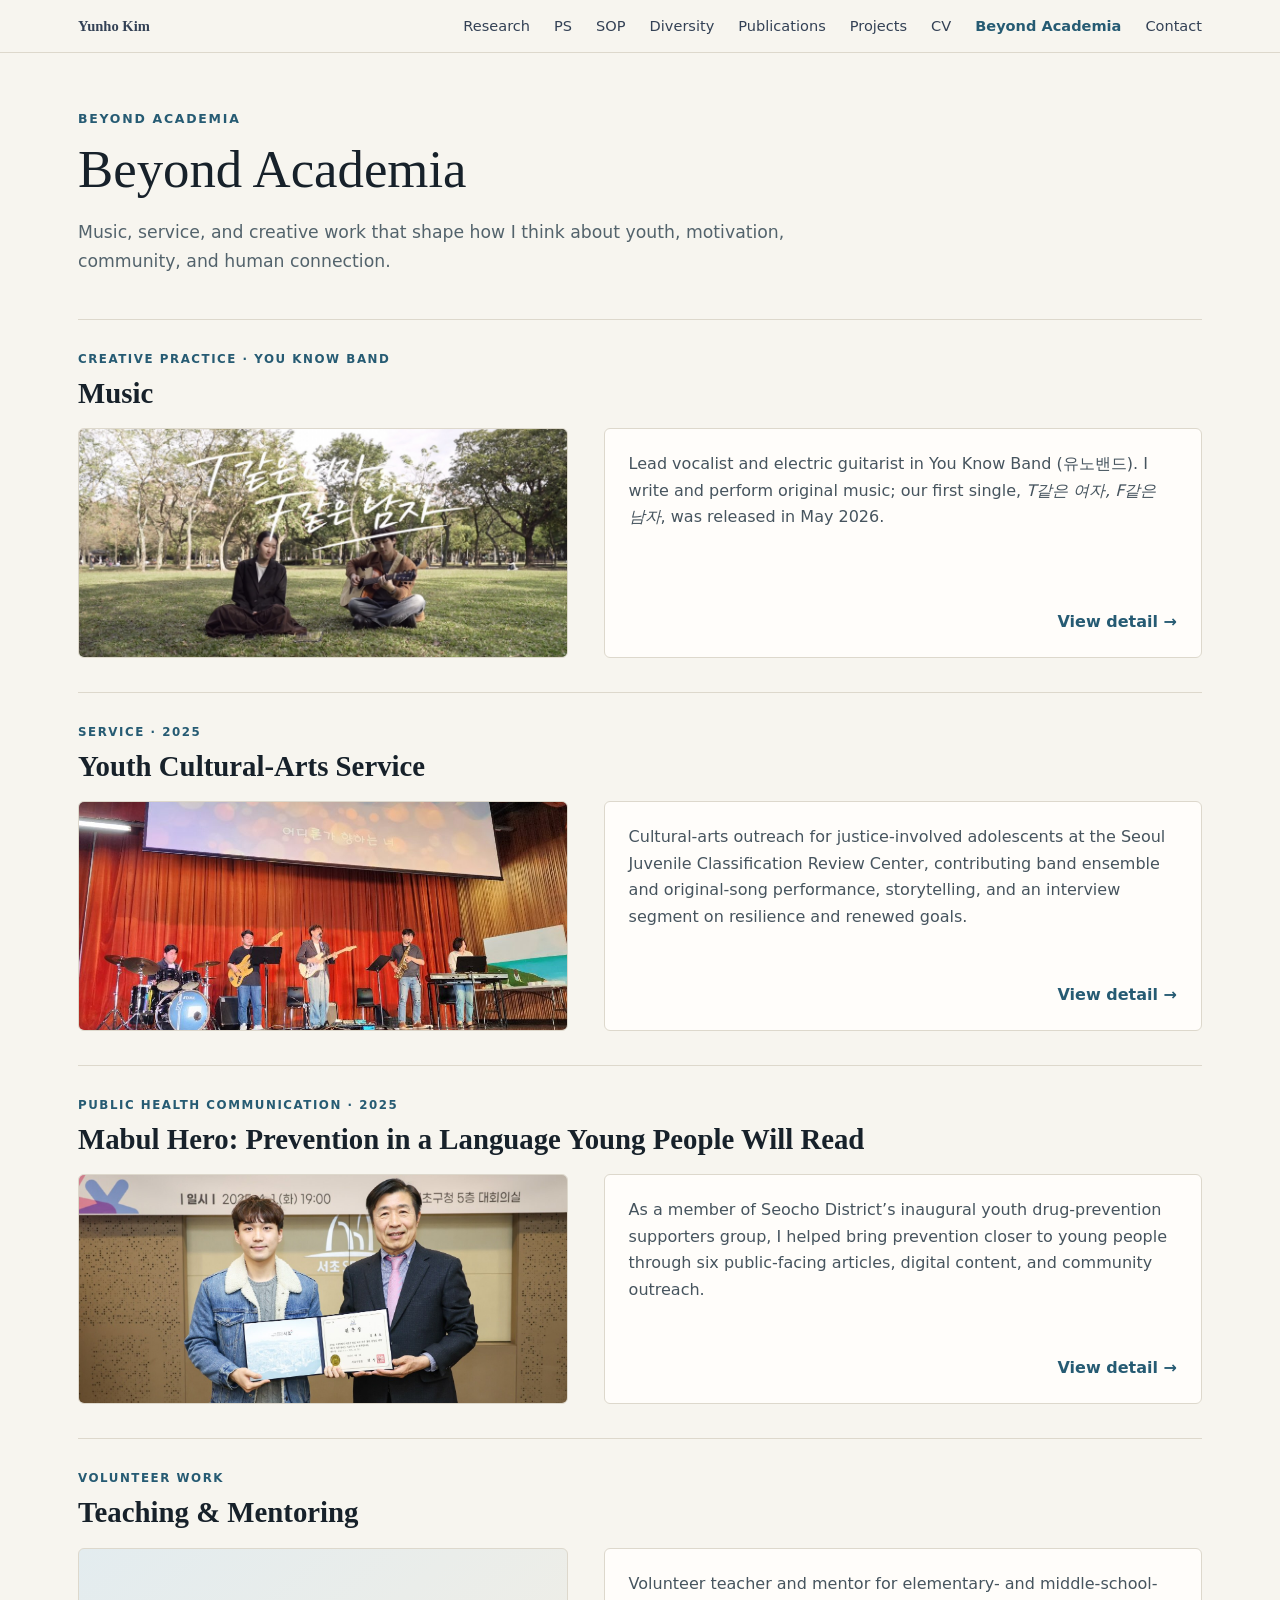
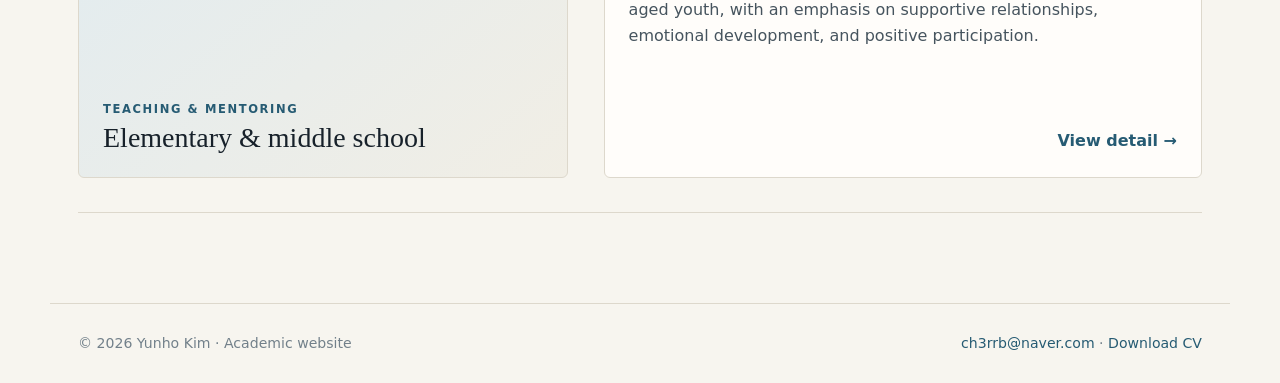
==== commit 7d280b0a: "Restore the original site navigation Put back the flat nav (Research, PS, SOP, Diversity, Publicatio" ====
--- a/beyond.html
+++ b/beyond.html
@@ -1,4 +1,13 @@
-<!doctype html><html lang="en"><head><meta charset="utf-8"><meta name="viewport" content="width=device-width,initial-scale=1"><title>Beyond Academia | Yunho Kim</title><meta name="description" content="Academic website of Yunho Kim: school mental health, MTSS, motivation and behavior change, youth mental health, and coaching psychology."><link rel="stylesheet" href="styles.css?v=home-nav-20260926"><script src="collection.js"></script><script src="nav.js" defer></script></head><body><header class="site-header"><nav class="nav" aria-label="Main"><a class="brand" href="index.html">Yunho Kim</a><button class="nav-toggle" type="button" aria-expanded="false" aria-controls="nav-links"><span class="nav-toggle-bars" aria-hidden="true"></span>Menu</button><div class="nav-links" id="nav-links"><a href="research.html">Research</a><a href="publications.html">Publications</a><a href="projects.html">Projects</a><details class="nav-group"><summary>Statements</summary><div class="nav-menu"><a href="ps.html">Personal Statement</a><a href="sop.html">Statement of Purpose</a><a href="diversity.html">Diversity Statement</a></div></details><a href="cv.html">CV</a><a class="active" aria-current="page" href="beyond.html">Beyond Academia</a><a href="contact.html">Contact</a></div></nav></header><main><div class="page-head"><div class="eyebrow">Beyond Academia</div><h1>Beyond Academia</h1><p class="lead">Music, service, and creative work that shape how I think about youth, motivation, community, and human connection.</p></div>
+<!doctype html><html lang="en"><head><meta charset="utf-8"><meta name="viewport" content="width=device-width,initial-scale=1"><title>Beyond Academia | Yunho Kim</title><meta name="description" content="Academic website of Yunho Kim: school mental health, MTSS, motivation and behavior change, youth mental health, and coaching psychology."><link rel="stylesheet" href="styles.css?v=nav-restore-20260926"><script src="collection.js"></script></head><body><header class="site-header"><nav class="nav"><a class="brand" href="index.html">Yunho Kim</a>
+<a href="research.html">Research</a>
+<a href="ps.html">PS</a>
+<a href="sop.html">SOP</a>
+<a href="diversity.html">Diversity</a>
+<a href="publications.html">Publications</a>
+<a href="projects.html">Projects</a>
+<a href="cv.html">CV</a>
+<a class="active" href="beyond.html">Beyond Academia</a>
+<a href="contact.html">Contact</a></nav></header><main><div class="page-head"><div class="eyebrow">Beyond Academia</div><h1>Beyond Academia</h1><p class="lead">Music, service, and creative work that shape how I think about youth, motivation, community, and human connection.</p></div>
 <section class="overview" id="overview" aria-label="All of Beyond Academia" data-back-label="All of Beyond Academia">
 <article class="overview-item" data-card-for="music"><div class="overview-kicker">Creative practice · You Know Band</div><h2><a href="#music">Music</a></h2><div class="overview-body"><a class="overview-media" href="#music" tabindex="-1" aria-hidden="true"><img src="youknow-band-single.jpg" alt="" loading="lazy"></a><div class="overview-summary"><p>Lead vocalist and electric guitarist in You Know Band (유노밴드). I write and perform original music; our first single, <em>T같은 여자, F같은 남자</em>, was released in May 2026.</p><a class="overview-more" href="#music">View detail →</a></div></div></article>
 <article class="overview-item" data-card-for="youth-arts"><div class="overview-kicker">Service · 2025</div><h2><a href="#youth-arts">Youth Cultural-Arts Service</a></h2><div class="overview-body"><a class="overview-media" href="#youth-arts" tabindex="-1" aria-hidden="true"><img src="youth-arts-june-2025.jpg" alt="" loading="lazy"></a><div class="overview-summary"><p>Cultural-arts outreach for justice-involved adolescents at the Seoul Juvenile Classification Review Center, contributing band ensemble and original-song performance, storytelling, and an interview segment on resilience and renewed goals.</p><a class="overview-more" href="#youth-arts">View detail →</a></div></div></article>
--- a/styles.css
+++ b/styles.css
@@ -385,28 +385,6 @@
 .comic-nav button:hover{background:#e6eef1}
 @media(max-width:600px){.comic-thumbs{grid-template-columns:repeat(2,minmax(0,1fr))}}
 
-/* Site navigation: grouped Statements menu, collapsible on small screens. */
-.nav-links{display:flex;align-items:center;gap:22px}
-.nav-toggle{display:none}
-.nav-group{position:relative}
-.nav-group summary{list-style:none;cursor:pointer;font-size:.91rem;color:#334155}.nav-group summary::-webkit-details-marker{display:none}
-.nav-group summary::after{content:"▾";font-size:.7rem;margin-left:5px;color:#64748b}
-.nav-group.is-current summary{color:var(--accent);font-weight:700}
-.nav-menu{position:absolute;top:calc(100% + 12px);left:-14px;min-width:220px;display:grid;gap:2px;padding:8px;background:var(--card);border:1px solid var(--line);border-radius:8px;box-shadow:0 14px 34px rgba(33,44,55,.12);z-index:30}
-.nav-menu a{padding:8px 10px;border-radius:5px}.nav-menu a:hover{background:#eef2f3;text-decoration:none}
-@media(max-width:900px){
-  .nav{flex-wrap:wrap;overflow:visible;gap:0;padding:12px 20px}
-  .nav-toggle{display:inline-flex;align-items:center;gap:8px;padding:7px 12px;border:1px solid var(--line);border-radius:999px;background:var(--card);font:700 .85rem var(--sans);color:#334155;cursor:pointer}
-  .nav-toggle-bars,.nav-toggle-bars::before,.nav-toggle-bars::after{display:block;width:14px;height:2px;background:currentColor;border-radius:2px;position:relative}
-  .nav-toggle-bars::before,.nav-toggle-bars::after{content:"";position:absolute;left:0}.nav-toggle-bars::before{top:-4px}.nav-toggle-bars::after{top:4px}
-  .nav-links{display:none;width:100%;flex-direction:column;align-items:stretch;gap:0;padding:10px 0 6px}
-  .nav-links.is-open{display:flex}
-  .nav-links>a,.nav-group summary{display:block;padding:11px 4px;border-top:1px solid var(--line);font-size:1rem}
-  .nav-group[open] summary{border-bottom:0}
-  .nav-menu{position:static;box-shadow:none;border:0;background:transparent;padding:0 0 6px 14px;min-width:0}
-  .nav-menu a{font-size:.95rem}
-}
-
 /* Home: research statement, six linked highlight cards, footer contact. */
 .hero-statement{font:1.1rem/1.7 var(--serif);color:#34434c;max-width:680px;margin:-12px 0 30px;padding-left:16px;border-left:3px solid var(--accent2)}
 .meta p+p{margin-top:12px}
